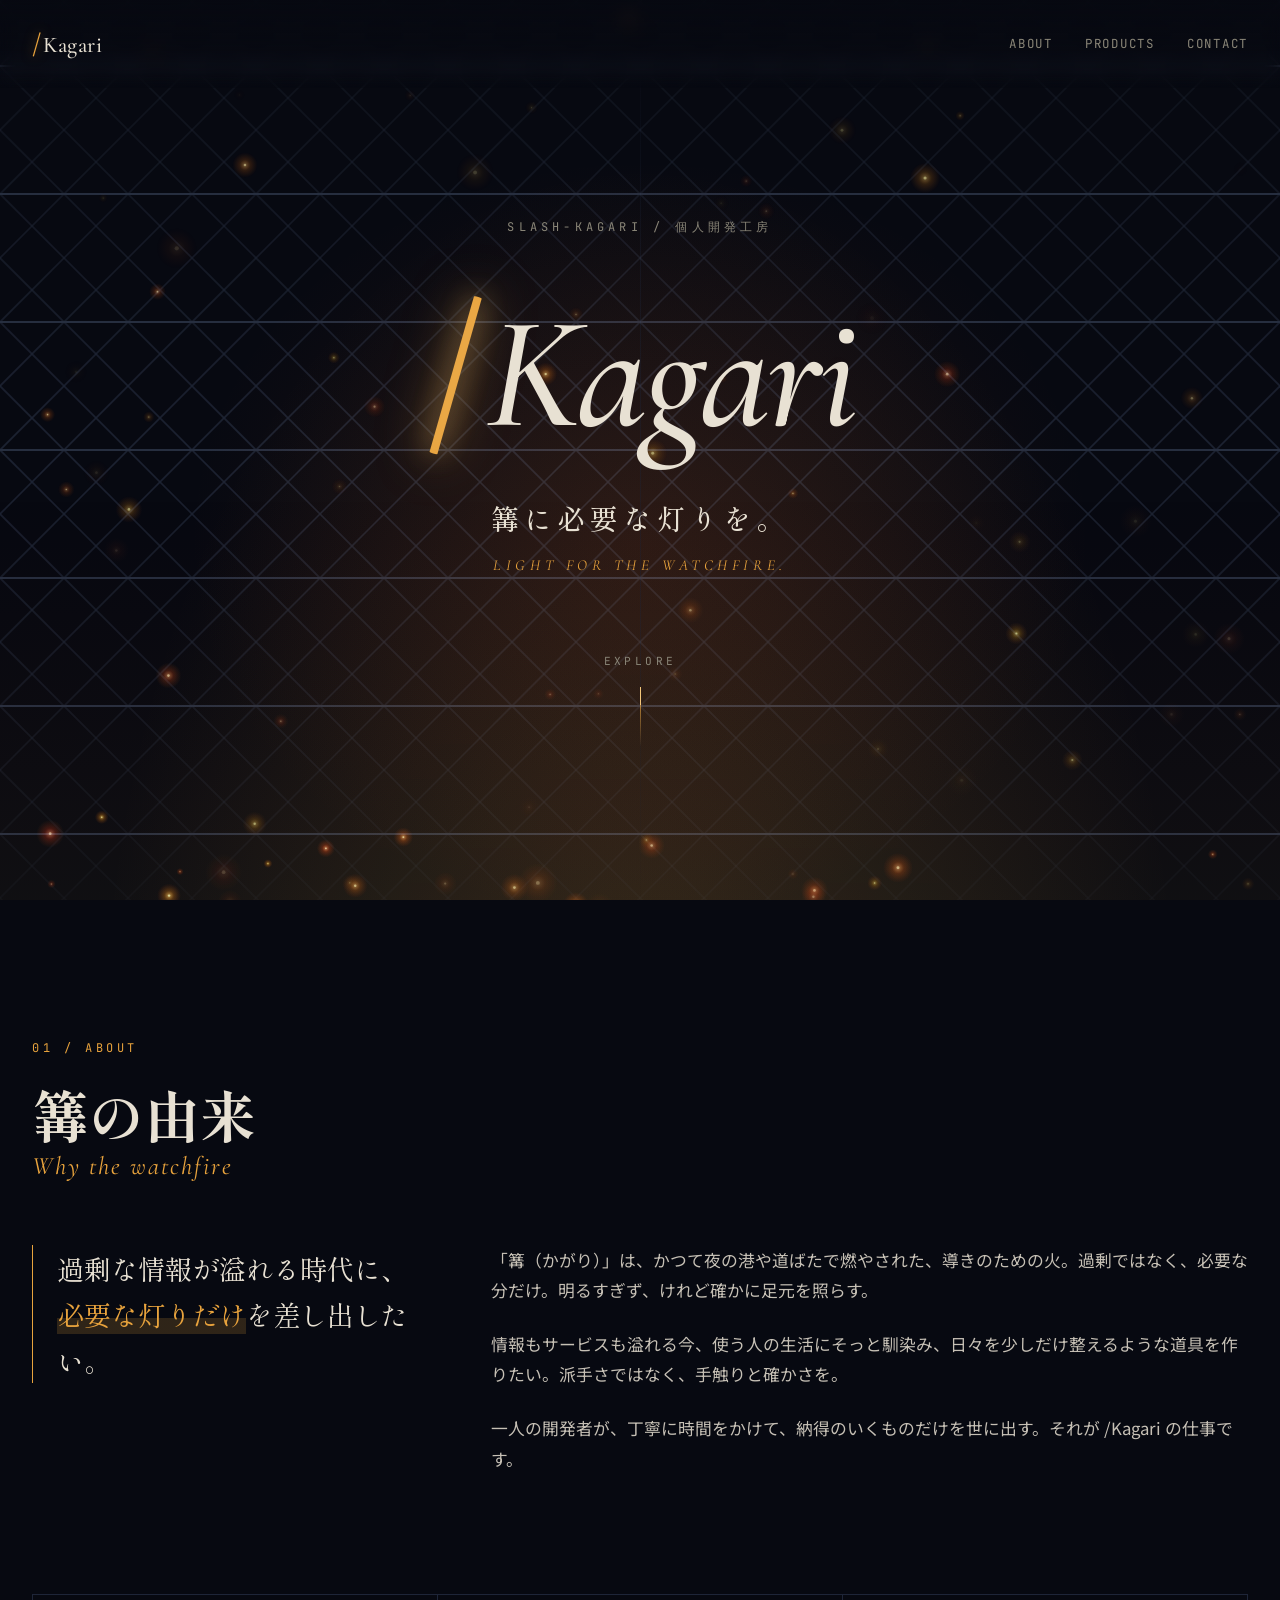
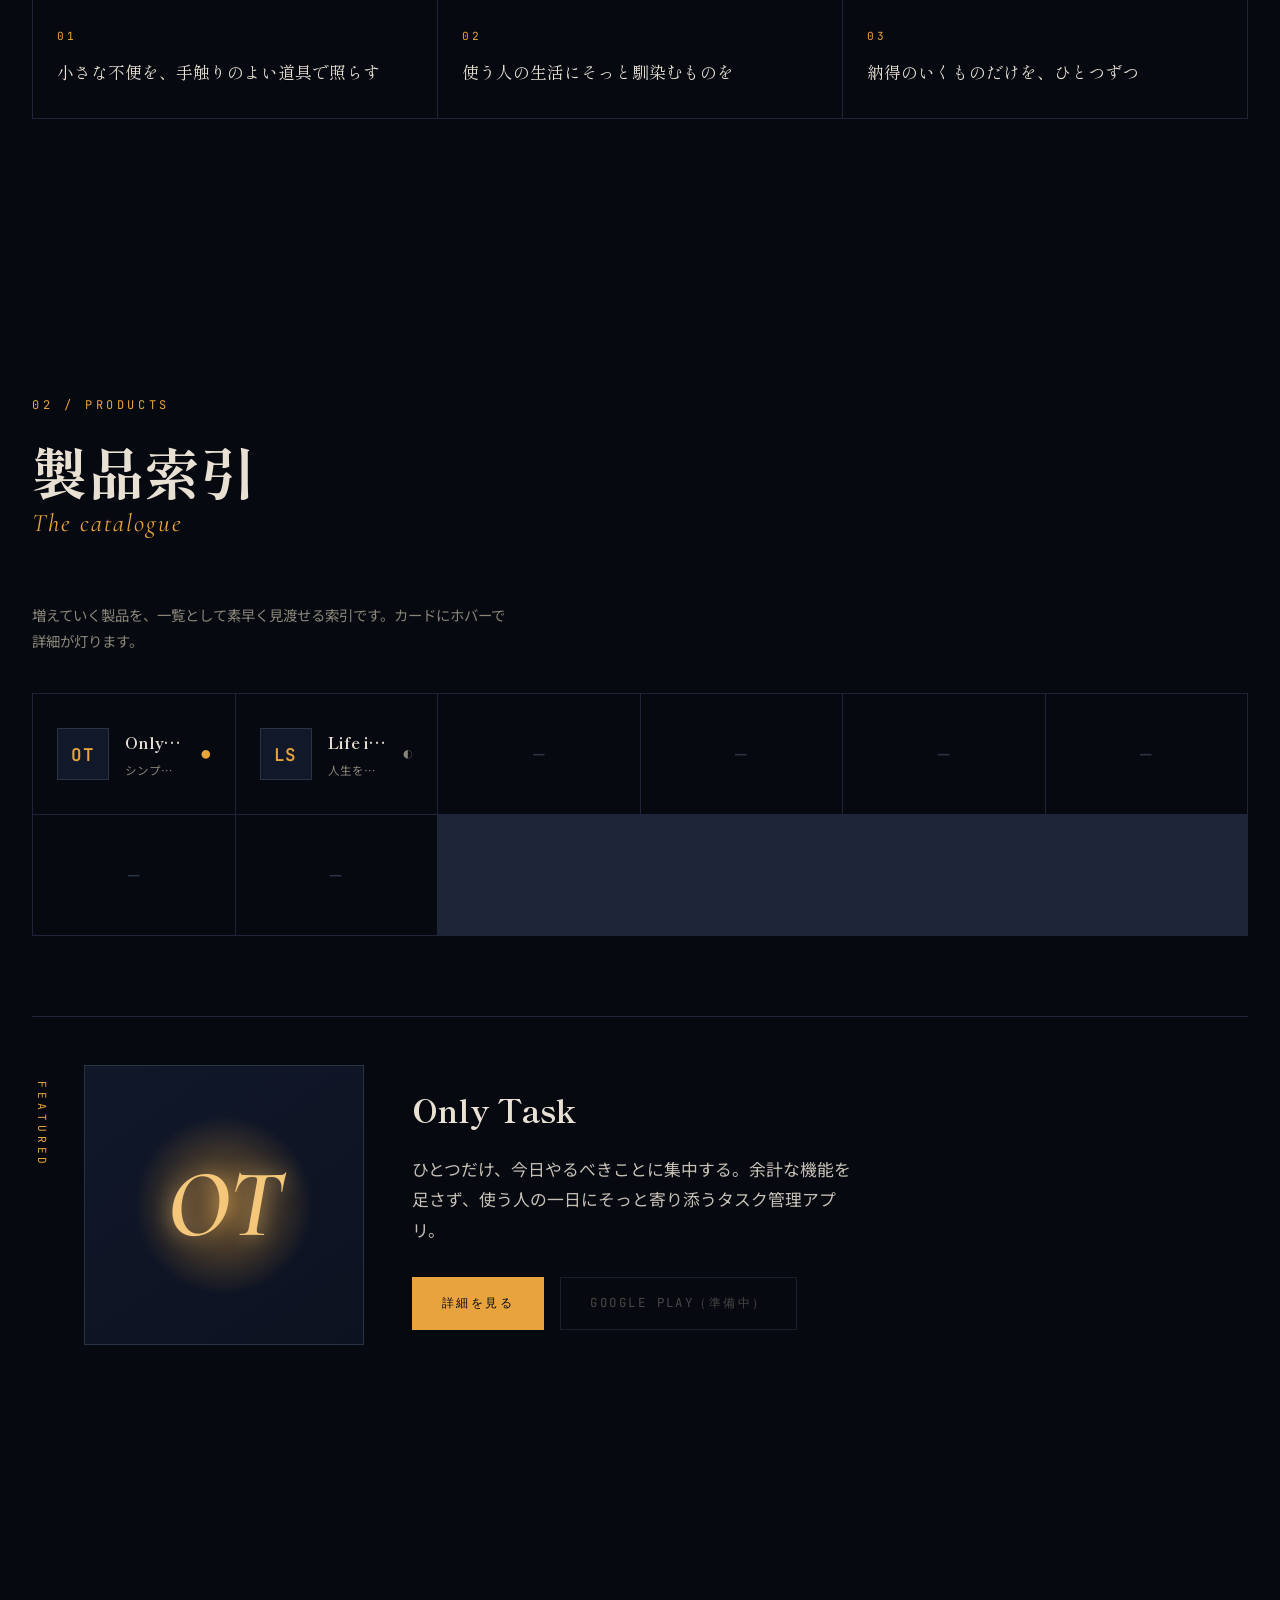
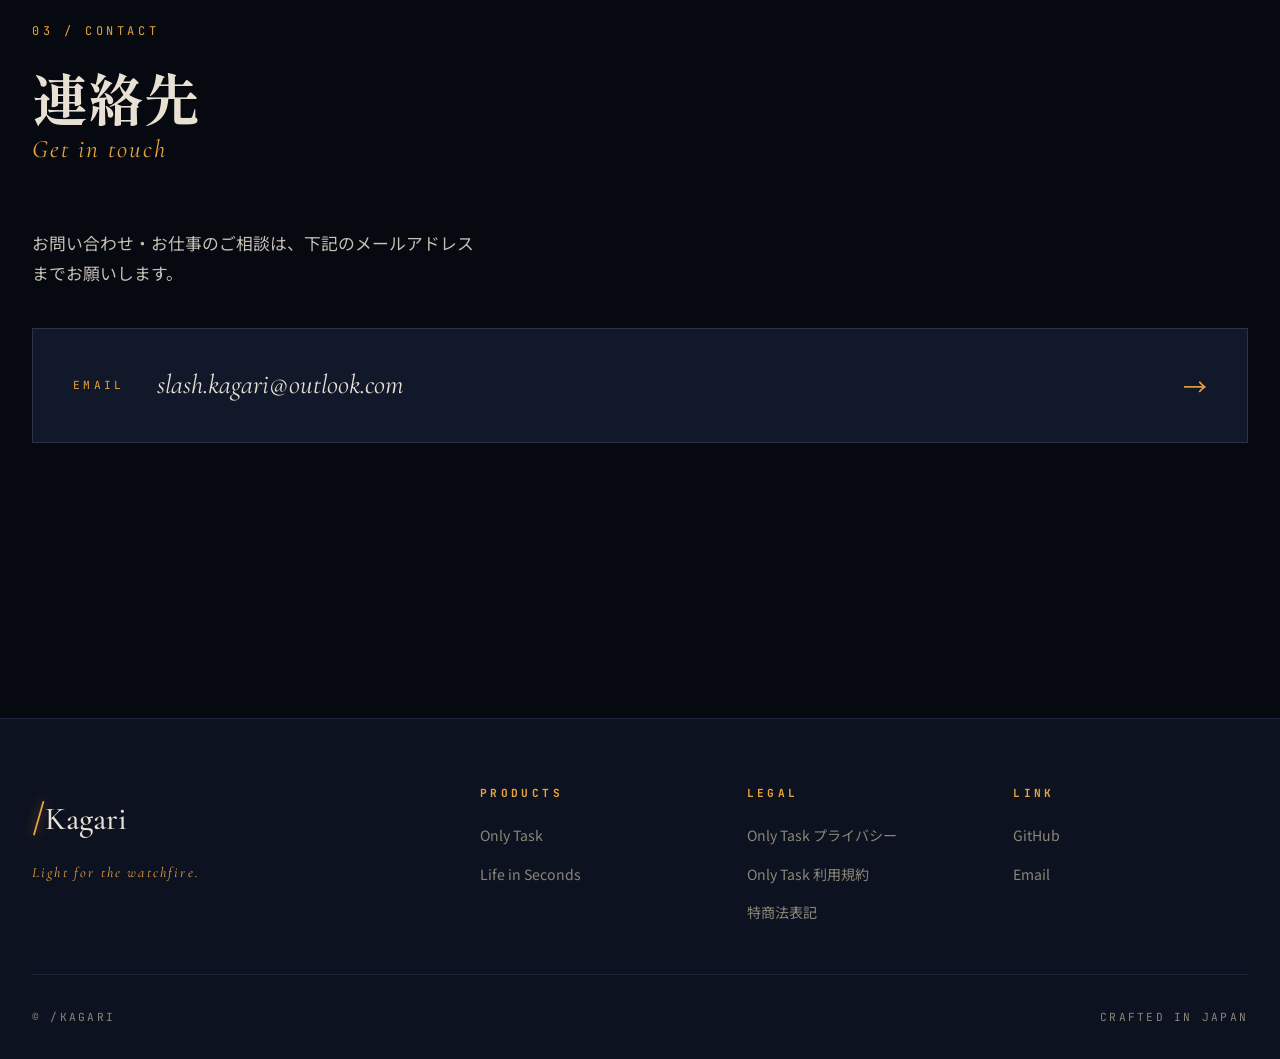
==== index.html @ 3cb2e597 "feat: initial site with kagari lattice hero and product index" ====
<!--
  /Kagari 公式サイト トップページ
  役割: ヒーロー / About / Products 一覧 / Contact を1ページに集約
-->
<!DOCTYPE html>
<html lang="ja">
<head>
<meta charset="UTF-8" />
<meta name="viewport" content="width=device-width, initial-scale=1" />
<title>/Kagari — 篝に必要な灯りを。</title>
<meta name="description" content="/Kagari（スラッシュ・カガリ）— 過剰な情報の時代に、必要な灯りだけを。個人開発者の屋号。" />
<meta property="og:title" content="/Kagari — 篝に必要な灯りを。" />
<meta property="og:description" content="Light for the watchfire. 個人開発者 /Kagari の公式サイト。" />
<meta property="og:type" content="website" />
<link rel="preconnect" href="https://fonts.googleapis.com" />
<link rel="preconnect" href="https://fonts.gstatic.com" crossorigin />
<link href="https://fonts.googleapis.com/css2?family=Shippori+Mincho:wght@500;700;900&family=Noto+Sans+JP:wght@300;400;600&family=Cormorant+Garamond:ital,wght@0,400;0,600;1,400&family=JetBrains+Mono:wght@400;600&display=swap" rel="stylesheet" />
<link rel="stylesheet" href="assets/css/style.css" />
</head>
<body>

<!-- ========== ナビゲーション ========== -->
<nav class="nav" aria-label="Main navigation">
  <a href="#top" class="nav__brand" aria-label="Slash-Kagari home">
    <span class="brand__slash">/</span><span class="brand__name">Kagari</span>
  </a>
  <ul class="nav__menu">
    <li><a href="#about">About</a></li>
    <li><a href="#products">Products</a></li>
    <li><a href="#contact">Contact</a></li>
  </ul>
</nav>

<!-- ========== ヒーロー: 篝の格子 + 火の粉 ========== -->
<section id="top" class="hero" aria-labelledby="hero-heading">
  <!-- 篝籠の格子パターン(SVG)と火の粉(canvas)を重ねる -->
  <canvas id="ember-canvas" class="hero__canvas" aria-hidden="true"></canvas>
  <svg class="hero__lattice" viewBox="0 0 800 800" preserveAspectRatio="xMidYMid slice" aria-hidden="true">
    <defs>
      <radialGradient id="lattice-fade" cx="50%" cy="50%" r="60%">
        <stop offset="0%" stop-color="#2A3445" stop-opacity="0.9" />
        <stop offset="100%" stop-color="#2A3445" stop-opacity="0" />
      </radialGradient>
      <filter id="glow" x="-50%" y="-50%" width="200%" height="200%">
        <feGaussianBlur stdDeviation="3" result="b" />
        <feMerge><feMergeNode in="b"/><feMergeNode in="SourceGraphic"/></feMerge>
      </filter>
    </defs>
    <g id="lattice-group" stroke="url(#lattice-fade)" stroke-width="1" fill="none"></g>
  </svg>

  <!-- カーソル追従の暖色グロー -->
  <div class="hero__cursor-glow" aria-hidden="true"></div>

  <div class="hero__content">
    <div class="hero__eyebrow">Slash-Kagari / 個人開発工房</div>
    <h1 id="hero-heading" class="hero__title">
      <span class="hero__slash" data-text="/">/</span><span class="hero__kagari">Kagari</span>
    </h1>
    <p class="hero__tag-ja">篝に必要な灯りを。</p>
    <p class="hero__tag-en">Light for the watchfire.</p>
    <a href="#products" class="hero__scroll">
      <span>Explore</span>
      <span class="hero__scroll-line" aria-hidden="true"></span>
    </a>
  </div>
</section>

<!-- ========== About: 開発者の考え ========== -->
<section id="about" class="about" aria-labelledby="about-heading">
  <div class="section__index">01 / ABOUT</div>
  <h2 id="about-heading" class="section__title">
    <span class="title__jp">篝の由来</span>
    <span class="title__en">Why the watchfire</span>
  </h2>
  <div class="about__grid">
    <div class="about__lead">
      <p>過剰な情報が溢れる時代に、<em>必要な灯りだけ</em>を差し出したい。</p>
    </div>
    <div class="about__body">
      <p>「篝（かがり）」は、かつて夜の港や道ばたで燃やされた、導きのための火。過剰ではなく、必要な分だけ。明るすぎず、けれど確かに足元を照らす。</p>
      <p>情報もサービスも溢れる今、使う人の生活にそっと馴染み、日々を少しだけ整えるような道具を作りたい。派手さではなく、手触りと確かさを。</p>
      <p>一人の開発者が、丁寧に時間をかけて、納得のいくものだけを世に出す。それが /Kagari の仕事です。</p>
    </div>
    <ul class="about__principles" aria-label="開発の原点">
      <li><span>01</span>小さな不便を、手触りのよい道具で照らす</li>
      <li><span>02</span>使う人の生活にそっと馴染むものを</li>
      <li><span>03</span>納得のいくものだけを、ひとつずつ</li>
    </ul>
  </div>
</section>

<!-- ========== Products: 索引型の一覧 ========== -->
<section id="products" class="products" aria-labelledby="products-heading">
  <div class="section__index">02 / PRODUCTS</div>
  <h2 id="products-heading" class="section__title">
    <span class="title__jp">製品索引</span>
    <span class="title__en">The catalogue</span>
  </h2>
  <p class="products__note">増えていく製品を、一覧として素早く見渡せる索引です。カードにホバーで詳細が灯ります。</p>

  <!-- 索引グリッド: 増えても見やすい密度を維持 -->
  <ul class="products__grid" role="list">
    <li class="product-cell" data-status="released">
      <a href="products/only-task.html" class="product-cell__link">
        <div class="product-cell__icon" aria-hidden="true">
          <span class="product-cell__mono">OT</span>
        </div>
        <div class="product-cell__meta">
          <span class="product-cell__name">Only Task</span>
          <span class="product-cell__tag">シンプルなタスク管理</span>
        </div>
        <span class="product-cell__status" aria-label="公開中">●</span>
      </a>
    </li>

    <li class="product-cell" data-status="developing">
      <a href="products/life-in-seconds.html" class="product-cell__link">
        <div class="product-cell__icon" aria-hidden="true">
          <span class="product-cell__mono">LS</span>
        </div>
        <div class="product-cell__meta">
          <span class="product-cell__name">Life in Seconds</span>
          <span class="product-cell__tag">人生を秒数で可視化</span>
        </div>
        <span class="product-cell__status" aria-label="開発中">◐</span>
      </a>
    </li>

    <!-- 今後のプロダクト用プレースホルダー -->
    <li class="product-cell product-cell--placeholder" aria-hidden="true"><div class="product-cell__empty">—</div></li>
    <li class="product-cell product-cell--placeholder" aria-hidden="true"><div class="product-cell__empty">—</div></li>
    <li class="product-cell product-cell--placeholder" aria-hidden="true"><div class="product-cell__empty">—</div></li>
    <li class="product-cell product-cell--placeholder" aria-hidden="true"><div class="product-cell__empty">—</div></li>
    <li class="product-cell product-cell--placeholder" aria-hidden="true"><div class="product-cell__empty">—</div></li>
    <li class="product-cell product-cell--placeholder" aria-hidden="true"><div class="product-cell__empty">—</div></li>
  </ul>

  <!-- 注目製品(エディトリアル枠) -->
  <div class="products__feature">
    <div class="feature__label">FEATURED</div>
    <div class="feature__card">
      <div class="feature__visual" aria-hidden="true">
        <div class="feature__pulse"></div>
        <span class="feature__mono">OT</span>
      </div>
      <div class="feature__text">
        <h3>Only Task</h3>
        <p>ひとつだけ、今日やるべきことに集中する。余計な機能を足さず、使う人の一日にそっと寄り添うタスク管理アプリ。</p>
        <div class="feature__actions">
          <a class="btn btn--primary" href="products/only-task.html">詳細を見る</a>
          <a class="btn btn--ghost" href="#" aria-disabled="true">Google Play（準備中）</a>
        </div>
      </div>
    </div>
  </div>
</section>

<!-- ========== Contact ========== -->
<section id="contact" class="contact" aria-labelledby="contact-heading">
  <div class="section__index">03 / CONTACT</div>
  <h2 id="contact-heading" class="section__title">
    <span class="title__jp">連絡先</span>
    <span class="title__en">Get in touch</span>
  </h2>
  <div class="contact__grid">
    <p class="contact__lead">お問い合わせ・お仕事のご相談は、下記のメールアドレスまでお願いします。</p>
    <a class="contact__email" href="mailto:slash.kagari@outlook.com">
      <span class="contact__email-label">EMAIL</span>
      <span class="contact__email-addr">slash.kagari@outlook.com</span>
      <span class="contact__email-arrow" aria-hidden="true">→</span>
    </a>
  </div>
</section>

<!-- ========== フッター ========== -->
<footer class="footer">
  <div class="footer__top">
    <div class="footer__brand">
      <span class="brand__slash">/</span><span class="brand__name">Kagari</span>
      <p class="footer__tag">Light for the watchfire.</p>
    </div>
    <nav class="footer__nav" aria-label="Footer">
      <div>
        <h4>Products</h4>
        <ul>
          <li><a href="products/only-task.html">Only Task</a></li>
          <li><a href="products/life-in-seconds.html">Life in Seconds</a></li>
        </ul>
      </div>
      <div>
        <h4>Legal</h4>
        <ul>
          <li><a href="legal/only-task-privacy.html">Only Task プライバシー</a></li>
          <li><a href="legal/only-task-terms.html">Only Task 利用規約</a></li>
          <li><a href="legal/only-task-tokushoho.html">特商法表記</a></li>
        </ul>
      </div>
      <div>
        <h4>Link</h4>
        <ul>
          <li><a href="https://github.com/Slash-Kagari" target="_blank" rel="noopener">GitHub</a></li>
          <li><a href="mailto:slash.kagari@outlook.com">Email</a></li>
        </ul>
      </div>
    </nav>
  </div>
  <div class="footer__bottom">
    <span>© /Kagari</span>
    <span class="footer__meta">Crafted in Japan</span>
  </div>
</footer>

<script src="assets/js/main.js" defer></script>
</body>
</html>
---- assets/css/style.css ----
/* ========================================================================
   /Kagari — 公式サイト スタイル
   役割: 篝籠の格子 × デジタルの精密さ × 燠火のアクセント
   ======================================================================== */

/* ---------- デザイントークン ---------- */
:root {
  /* 色: 墨紺ベースに琥珀・朱・金 */
  --c-bg:        #070911;
  --c-bg-2:      #0D1220;
  --c-surface:   #11182A;
  --c-ink:       #E8E1D3;
  --c-ink-dim:   #8A8678;
  --c-line:      #1E2538;
  --c-line-2:    #2A3445;
  --c-ember:     #E8A33D;
  --c-flame:     #C84A1F;
  --c-gold:      #F4C77A;
  --c-red:       #9B2A1A;

  /* タイポ */
  --f-jp-serif:  "Shippori Mincho", "Noto Serif JP", serif;
  --f-jp-sans:   "Noto Sans JP", system-ui, sans-serif;
  --f-en-serif:  "Cormorant Garamond", "Times New Roman", serif;
  --f-mono:      "JetBrains Mono", ui-monospace, monospace;

  --t-hero:      clamp(4rem, 2rem + 10vw, 11rem);
  --t-h2:        clamp(2rem, 1.2rem + 3vw, 3.5rem);
  --t-body:      clamp(0.95rem, 0.88rem + 0.3vw, 1.05rem);

  /* 余白 */
  --sp-section:  clamp(5rem, 3rem + 7vw, 10rem);

  /* 動き */
  --e-out:       cubic-bezier(0.16, 1, 0.3, 1);
  --d-slow:      1200ms;
  --d-med:       600ms;
  --d-fast:      240ms;
}

/* ---------- リセット ---------- */
*, *::before, *::after { box-sizing: border-box; margin: 0; padding: 0; }
html { scroll-behavior: smooth; }
body {
  background: var(--c-bg);
  color: var(--c-ink);
  font-family: var(--f-jp-sans);
  font-size: var(--t-body);
  line-height: 1.8;
  overflow-x: hidden;
  -webkit-font-smoothing: antialiased;
}
img { max-width: 100%; display: block; }
a { color: inherit; text-decoration: none; }
ul { list-style: none; }
button { font: inherit; cursor: pointer; border: 0; background: none; color: inherit; }

/* 和の縦ラインで全体を引き締める */
body::before {
  content: "";
  position: fixed;
  top: 0; bottom: 0;
  left: 50%;
  width: 1px;
  background: linear-gradient(to bottom, transparent, var(--c-line) 30%, var(--c-line) 70%, transparent);
  opacity: 0.35;
  pointer-events: none;
  z-index: 1;
}

/* ---------- ナビ ---------- */
.nav {
  position: fixed;
  top: 0; left: 0; right: 0;
  display: flex;
  justify-content: space-between;
  align-items: center;
  padding: 1.25rem 2rem;
  z-index: 100;
  mix-blend-mode: normal;
  background: linear-gradient(to bottom, rgba(7, 9, 17, 0.8), transparent);
  backdrop-filter: blur(8px);
  -webkit-backdrop-filter: blur(8px);
}
.nav__brand {
  font-family: var(--f-en-serif);
  font-size: 1.4rem;
  letter-spacing: 0.02em;
  display: flex;
  align-items: baseline;
  gap: 0.05em;
}
.brand__slash {
  color: var(--c-ember);
  font-weight: 600;
  font-size: 1.2em;
  text-shadow: 0 0 12px rgba(232, 163, 61, 0.6);
}
.brand__name { color: var(--c-ink); font-weight: 500; }
.nav__menu {
  display: flex;
  gap: 2rem;
  font-family: var(--f-mono);
  font-size: 0.78rem;
  letter-spacing: 0.14em;
  text-transform: uppercase;
}
.nav__menu a {
  color: var(--c-ink-dim);
  transition: color var(--d-fast) var(--e-out);
  position: relative;
}
.nav__menu a:hover { color: var(--c-gold); }
.nav__menu a::after {
  content: "";
  position: absolute;
  left: 0; bottom: -4px;
  width: 0;
  height: 1px;
  background: var(--c-ember);
  transition: width var(--d-med) var(--e-out);
}
.nav__menu a:hover::after { width: 100%; }

@media (max-width: 640px) {
  .nav { padding: 1rem 1.25rem; }
  .nav__menu { gap: 1rem; font-size: 0.7rem; }
}

/* ========================================================================
   HERO: 篝籠の格子 + 火の粉 + 大きなロゴ
   ======================================================================== */
.hero {
  position: relative;
  min-height: 100vh;
  display: flex;
  align-items: center;
  justify-content: center;
  overflow: hidden;
  padding: 8rem 2rem 4rem;
  background:
    radial-gradient(ellipse at 50% 60%, rgba(200, 74, 31, 0.12), transparent 50%),
    radial-gradient(ellipse at 50% 120%, rgba(232, 163, 61, 0.18), transparent 60%),
    var(--c-bg);
}

/* 火の粉 canvas */
.hero__canvas {
  position: absolute; inset: 0;
  width: 100%; height: 100%;
  z-index: 1;
  opacity: 0.9;
}

/* 篝籠の格子 SVG */
.hero__lattice {
  position: absolute; inset: 0;
  width: 100%; height: 100%;
  z-index: 2;
  opacity: 0.55;
  mix-blend-mode: screen;
}

/* カーソル追従グロー */
.hero__cursor-glow {
  position: absolute;
  width: 420px; height: 420px;
  border-radius: 50%;
  background: radial-gradient(circle, rgba(244, 199, 122, 0.25), rgba(232, 163, 61, 0.08) 40%, transparent 70%);
  pointer-events: none;
  transform: translate(-50%, -50%);
  left: 50%; top: 50%;
  z-index: 3;
  mix-blend-mode: screen;
  transition: opacity 300ms var(--e-out);
  opacity: 0;
}
.hero:hover .hero__cursor-glow { opacity: 1; }

/* Hero 本体 */
.hero__content {
  position: relative;
  z-index: 10;
  text-align: center;
  max-width: 1100px;
}
.hero__eyebrow {
  font-family: var(--f-mono);
  font-size: 0.75rem;
  letter-spacing: 0.35em;
  color: var(--c-ink-dim);
  text-transform: uppercase;
  margin-bottom: 3rem;
  opacity: 0;
  animation: fadeInUp 1.2s 0.2s var(--e-out) forwards;
}
.hero__title {
  font-family: var(--f-en-serif);
  font-size: var(--t-hero);
  font-weight: 500;
  line-height: 0.95;
  letter-spacing: -0.02em;
  display: flex;
  justify-content: center;
  align-items: baseline;
  gap: 0.02em;
  margin-bottom: 2.5rem;
}
.hero__slash {
  color: var(--c-ember);
  font-weight: 600;
  font-size: 1.1em;
  position: relative;
  animation: slashPulse 3.5s ease-in-out infinite;
  filter: drop-shadow(0 0 24px rgba(232, 163, 61, 0.65));
}
.hero__slash::before {
  content: attr(data-text);
  position: absolute;
  inset: 0;
  color: var(--c-gold);
  filter: blur(14px);
  opacity: 0.6;
  animation: slashFlicker 4.2s ease-in-out infinite;
}
.hero__kagari {
  color: var(--c-ink);
  font-style: italic;
  opacity: 0;
  animation: fadeInUp 1.4s 0.6s var(--e-out) forwards;
}
@keyframes slashPulse {
  0%, 100% { transform: translateY(0); filter: drop-shadow(0 0 24px rgba(232, 163, 61, 0.65)); }
  50%      { transform: translateY(-2px); filter: drop-shadow(0 0 38px rgba(244, 199, 122, 0.9)); }
}
@keyframes slashFlicker {
  0%, 100% { opacity: 0.5; transform: scale(1); }
  30%      { opacity: 0.8; transform: scale(1.08); }
  55%      { opacity: 0.35; transform: scale(0.97); }
  75%      { opacity: 0.7; transform: scale(1.05); }
}
@keyframes fadeInUp {
  from { opacity: 0; transform: translateY(20px); }
  to   { opacity: 1; transform: translateY(0); }
}

.hero__tag-ja {
  font-family: var(--f-jp-serif);
  font-size: clamp(1.25rem, 0.8rem + 1.2vw, 1.9rem);
  font-weight: 500;
  letter-spacing: 0.18em;
  color: var(--c-ink);
  margin-bottom: 0.5rem;
  opacity: 0;
  animation: fadeInUp 1.2s 1s var(--e-out) forwards;
}
.hero__tag-en {
  font-family: var(--f-en-serif);
  font-style: italic;
  font-size: 0.95rem;
  letter-spacing: 0.3em;
  color: var(--c-ember);
  text-transform: uppercase;
  margin-bottom: 4rem;
  opacity: 0;
  animation: fadeInUp 1.2s 1.3s var(--e-out) forwards;
}

.hero__scroll {
  display: inline-flex;
  flex-direction: column;
  align-items: center;
  gap: 1rem;
  font-family: var(--f-mono);
  font-size: 0.7rem;
  letter-spacing: 0.3em;
  color: var(--c-ink-dim);
  text-transform: uppercase;
  opacity: 0;
  animation: fadeInUp 1.2s 1.6s var(--e-out) forwards;
}
.hero__scroll-line {
  width: 1px; height: 60px;
  background: linear-gradient(to bottom, var(--c-ember), transparent);
  position: relative;
  overflow: hidden;
}
.hero__scroll-line::after {
  content: "";
  position: absolute;
  top: 0; left: 0;
  width: 100%; height: 30%;
  background: var(--c-gold);
  animation: scrollDot 2s ease-in-out infinite;
}
@keyframes scrollDot {
  0%   { top: -30%; opacity: 0; }
  20%  { opacity: 1; }
  80%  { opacity: 1; }
  100% { top: 110%; opacity: 0; }
}

/* ========================================================================
   セクション共通
   ======================================================================== */
section:not(.hero) {
  position: relative;
  padding: var(--sp-section) 2rem;
  max-width: 1280px;
  margin: 0 auto;
  z-index: 5;
}
.section__index {
  font-family: var(--f-mono);
  font-size: 0.75rem;
  letter-spacing: 0.3em;
  color: var(--c-ember);
  text-transform: uppercase;
  margin-bottom: 1.5rem;
}
.section__title {
  font-family: var(--f-jp-serif);
  font-size: var(--t-h2);
  font-weight: 700;
  line-height: 1.1;
  margin-bottom: 4rem;
  display: flex;
  flex-direction: column;
  gap: 0.5rem;
}
.title__jp { color: var(--c-ink); }
.title__en {
  font-family: var(--f-en-serif);
  font-style: italic;
  font-weight: 400;
  font-size: 0.45em;
  color: var(--c-ember);
  letter-spacing: 0.08em;
}

/* 上から現れるリビール */
.reveal {
  opacity: 0;
  transform: translateY(28px);
  transition: opacity 900ms var(--e-out), transform 900ms var(--e-out);
}
.reveal.is-visible {
  opacity: 1;
  transform: translateY(0);
}

/* ========================================================================
   ABOUT
   ======================================================================== */
.about__grid {
  display: grid;
  grid-template-columns: 1fr 2fr;
  gap: 4rem 5rem;
  align-items: start;
}
.about__lead {
  font-family: var(--f-jp-serif);
  font-size: clamp(1.3rem, 0.9rem + 1vw, 1.8rem);
  line-height: 1.7;
  color: var(--c-ink);
  border-left: 1px solid var(--c-ember);
  padding-left: 1.5rem;
}
.about__lead em {
  color: var(--c-ember);
  font-style: normal;
  background: linear-gradient(transparent 60%, rgba(232, 163, 61, 0.18) 60%);
}
.about__body p {
  margin-bottom: 1.5rem;
  color: var(--c-ink);
  opacity: 0.85;
}
.about__principles {
  grid-column: 1 / -1;
  display: grid;
  grid-template-columns: repeat(3, 1fr);
  gap: 1px;
  background: var(--c-line);
  border: 1px solid var(--c-line);
  margin-top: 2rem;
}
.about__principles li {
  background: var(--c-bg);
  padding: 2rem 1.5rem;
  font-family: var(--f-jp-serif);
  font-size: 1.05rem;
  line-height: 1.7;
  position: relative;
  transition: background 300ms var(--e-out);
}
.about__principles li:hover { background: var(--c-bg-2); }
.about__principles li span {
  display: block;
  font-family: var(--f-mono);
  font-size: 0.7rem;
  letter-spacing: 0.3em;
  color: var(--c-ember);
  margin-bottom: 0.75rem;
}
@media (max-width: 860px) {
  .about__grid { grid-template-columns: 1fr; gap: 2.5rem; }
  .about__principles { grid-template-columns: 1fr; }
}

/* ========================================================================
   PRODUCTS — 索引型グリッド
   ======================================================================== */
.products__note {
  color: var(--c-ink-dim);
  margin-bottom: 2.5rem;
  font-size: 0.9rem;
  max-width: 60ch;
}

/* 密なグリッド: 増えても1画面に収まる */
.products__grid {
  display: grid;
  grid-template-columns: repeat(auto-fill, minmax(180px, 1fr));
  gap: 1px;
  background: var(--c-line);
  border: 1px solid var(--c-line);
  margin-bottom: 5rem;
}
.product-cell {
  background: var(--c-bg);
  position: relative;
  transition: background 400ms var(--e-out), transform 400ms var(--e-out);
}
.product-cell--placeholder {
  background: var(--c-bg);
  min-height: 120px;
  display: flex;
  align-items: center;
  justify-content: center;
}
.product-cell__empty {
  color: var(--c-line-2);
  font-family: var(--f-mono);
  font-size: 1.2rem;
}
.product-cell__link {
  display: grid;
  grid-template-columns: auto 1fr auto;
  align-items: center;
  gap: 1rem;
  padding: 1.25rem 1.5rem;
  min-height: 120px;
  position: relative;
  z-index: 2;
}
.product-cell__icon {
  width: 52px; height: 52px;
  border: 1px solid var(--c-line-2);
  display: grid;
  place-items: center;
  background: var(--c-surface);
  transition: border-color 400ms var(--e-out), background 400ms var(--e-out);
}
.product-cell__mono {
  font-family: var(--f-mono);
  font-size: 1.1rem;
  font-weight: 600;
  color: var(--c-ember);
  letter-spacing: 0.05em;
}
.product-cell__meta {
  display: flex;
  flex-direction: column;
  gap: 0.2rem;
  min-width: 0;
}
.product-cell__name {
  font-family: var(--f-jp-serif);
  font-size: 1rem;
  font-weight: 700;
  color: var(--c-ink);
  white-space: nowrap;
  overflow: hidden;
  text-overflow: ellipsis;
}
.product-cell__tag {
  font-size: 0.72rem;
  color: var(--c-ink-dim);
  font-family: var(--f-jp-sans);
  white-space: nowrap;
  overflow: hidden;
  text-overflow: ellipsis;
}
.product-cell__status {
  font-size: 0.6rem;
  color: var(--c-ember);
  letter-spacing: 0;
}
.product-cell[data-status="developing"] .product-cell__status { color: var(--c-ink-dim); }

/* ホバー時の燠火 */
.product-cell:hover {
  background: var(--c-bg-2);
  z-index: 3;
  transform: scale(1.02);
  box-shadow:
    0 0 0 1px var(--c-ember),
    0 0 40px rgba(232, 163, 61, 0.4),
    0 0 80px rgba(200, 74, 31, 0.15);
}
.product-cell:hover .product-cell__icon {
  border-color: var(--c-ember);
  background: rgba(232, 163, 61, 0.08);
}
.product-cell:hover .product-cell__mono {
  color: var(--c-gold);
  text-shadow: 0 0 12px rgba(244, 199, 122, 0.6);
}

/* 注目製品 */
.products__feature {
  display: grid;
  grid-template-columns: auto 1fr;
  gap: 2rem;
  align-items: center;
  padding-top: 3rem;
  border-top: 1px solid var(--c-line);
}
.feature__label {
  writing-mode: vertical-rl;
  font-family: var(--f-mono);
  font-size: 0.7rem;
  letter-spacing: 0.35em;
  color: var(--c-ember);
  align-self: start;
  padding-top: 1rem;
}
.feature__card {
  display: grid;
  grid-template-columns: 280px 1fr;
  gap: 3rem;
  align-items: center;
}
.feature__visual {
  position: relative;
  width: 280px; height: 280px;
  background: linear-gradient(145deg, var(--c-surface), var(--c-bg-2));
  border: 1px solid var(--c-line-2);
  display: grid;
  place-items: center;
  overflow: hidden;
}
.feature__pulse {
  position: absolute;
  width: 180px; height: 180px;
  border-radius: 50%;
  background: radial-gradient(circle, rgba(232, 163, 61, 0.5), transparent 70%);
  animation: firePulse 3s ease-in-out infinite;
}
@keyframes firePulse {
  0%, 100% { transform: scale(0.85); opacity: 0.6; }
  50%      { transform: scale(1.1); opacity: 0.9; }
}
.feature__mono {
  position: relative;
  font-family: var(--f-en-serif);
  font-size: 6rem;
  font-weight: 600;
  color: var(--c-gold);
  font-style: italic;
  text-shadow: 0 0 20px rgba(244, 199, 122, 0.6);
  z-index: 2;
}
.feature__text h3 {
  font-family: var(--f-jp-serif);
  font-size: 2rem;
  margin-bottom: 1rem;
}
.feature__text p {
  color: var(--c-ink);
  opacity: 0.85;
  margin-bottom: 2rem;
  max-width: 50ch;
}
.feature__actions {
  display: flex;
  gap: 1rem;
  flex-wrap: wrap;
}
.btn {
  display: inline-flex;
  align-items: center;
  gap: 0.5rem;
  padding: 0.9rem 1.8rem;
  font-family: var(--f-mono);
  font-size: 0.78rem;
  letter-spacing: 0.2em;
  text-transform: uppercase;
  border: 1px solid var(--c-line-2);
  transition: all var(--d-fast) var(--e-out);
}
.btn--primary {
  background: var(--c-ember);
  color: var(--c-bg);
  border-color: var(--c-ember);
}
.btn--primary:hover {
  background: var(--c-gold);
  border-color: var(--c-gold);
  box-shadow: 0 0 24px rgba(244, 199, 122, 0.5);
}
.btn--ghost {
  color: var(--c-ink-dim);
}
.btn--ghost[aria-disabled="true"] {
  opacity: 0.5;
  cursor: not-allowed;
}

@media (max-width: 860px) {
  .products__feature { grid-template-columns: 1fr; }
  .feature__label { writing-mode: horizontal-tb; }
  .feature__card { grid-template-columns: 1fr; gap: 2rem; }
  .feature__visual { width: 100%; height: 200px; }
}

/* ========================================================================
   CONTACT
   ======================================================================== */
.contact__grid {
  display: grid;
  gap: 2.5rem;
}
.contact__lead {
  color: var(--c-ink);
  opacity: 0.85;
  max-width: 50ch;
}
.contact__email {
  display: grid;
  grid-template-columns: auto 1fr auto;
  gap: 2rem;
  align-items: center;
  padding: 2rem 2.5rem;
  border: 1px solid var(--c-line-2);
  background: var(--c-surface);
  transition: all var(--d-med) var(--e-out);
}
.contact__email:hover {
  border-color: var(--c-ember);
  background: var(--c-bg-2);
  box-shadow: 0 0 50px rgba(232, 163, 61, 0.25);
}
.contact__email-label {
  font-family: var(--f-mono);
  font-size: 0.7rem;
  letter-spacing: 0.3em;
  color: var(--c-ember);
}
.contact__email-addr {
  font-family: var(--f-en-serif);
  font-size: clamp(1.2rem, 0.9rem + 1vw, 1.8rem);
  font-style: italic;
  color: var(--c-ink);
}
.contact__email-arrow {
  color: var(--c-ember);
  font-size: 1.5rem;
  transition: transform var(--d-fast) var(--e-out);
}
.contact__email:hover .contact__email-arrow { transform: translateX(8px); }

/* ========================================================================
   FOOTER
   ======================================================================== */
.footer {
  margin-top: var(--sp-section);
  padding: 4rem 2rem 2rem;
  border-top: 1px solid var(--c-line);
  background: var(--c-bg-2);
}
.footer__top {
  max-width: 1280px;
  margin: 0 auto;
  display: grid;
  grid-template-columns: 1fr 2fr;
  gap: 4rem;
  padding-bottom: 3rem;
}
.footer__brand {
  font-family: var(--f-en-serif);
  font-size: 2rem;
}
.footer__tag {
  margin-top: 0.5rem;
  font-family: var(--f-en-serif);
  font-style: italic;
  font-size: 0.9rem;
  color: var(--c-ember);
  letter-spacing: 0.15em;
}
.footer__nav {
  display: grid;
  grid-template-columns: repeat(3, 1fr);
  gap: 2rem;
}
.footer__nav h4 {
  font-family: var(--f-mono);
  font-size: 0.7rem;
  letter-spacing: 0.3em;
  color: var(--c-ember);
  text-transform: uppercase;
  margin-bottom: 1rem;
}
.footer__nav ul { display: flex; flex-direction: column; gap: 0.5rem; }
.footer__nav a {
  color: var(--c-ink-dim);
  font-size: 0.88rem;
  transition: color var(--d-fast) var(--e-out);
}
.footer__nav a:hover { color: var(--c-gold); }
.footer__bottom {
  max-width: 1280px;
  margin: 0 auto;
  padding-top: 2rem;
  border-top: 1px solid var(--c-line);
  display: flex;
  justify-content: space-between;
  font-family: var(--f-mono);
  font-size: 0.7rem;
  letter-spacing: 0.2em;
  color: var(--c-ink-dim);
  text-transform: uppercase;
}
@media (max-width: 760px) {
  .footer__top { grid-template-columns: 1fr; }
  .footer__nav { grid-template-columns: repeat(2, 1fr); }
}

/* ========================================================================
   汎用: 詳細ページ・法的ページ
   ======================================================================== */
.page {
  max-width: 780px;
  margin: 0 auto;
  padding: 10rem 2rem 6rem;
  z-index: 5;
  position: relative;
}
.page h1 {
  font-family: var(--f-jp-serif);
  font-size: clamp(2rem, 1.4rem + 2vw, 3rem);
  margin-bottom: 2rem;
  line-height: 1.2;
}
.page h2 {
  font-family: var(--f-jp-serif);
  font-size: 1.4rem;
  margin: 2.5rem 0 1rem;
  color: var(--c-ember);
}
.page p, .page li { margin-bottom: 1rem; opacity: 0.9; }
.page ul, .page ol { padding-left: 1.5rem; margin-bottom: 1.5rem; }
.page a { color: var(--c-gold); text-decoration: underline; }
.page__back {
  display: inline-flex;
  align-items: center;
  gap: 0.5rem;
  font-family: var(--f-mono);
  font-size: 0.75rem;
  letter-spacing: 0.2em;
  color: var(--c-ember);
  text-transform: uppercase;
  margin-bottom: 3rem;
}
.page table {
  width: 100%;
  border-collapse: collapse;
  margin: 1.5rem 0;
  font-size: 0.9rem;
}
.page th, .page td {
  border: 1px solid var(--c-line);
  padding: 0.75rem 1rem;
  text-align: left;
  vertical-align: top;
}
.page th {
  background: var(--c-surface);
  color: var(--c-ember);
  font-family: var(--f-jp-serif);
  width: 30%;
  white-space: nowrap;
}

/* ========================================================================
   モーション削減対応
   ======================================================================== */
@media (prefers-reduced-motion: reduce) {
  *, *::before, *::after {
    animation-duration: 0.01ms !important;
    animation-iteration-count: 1 !important;
    transition-duration: 0.01ms !important;
    scroll-behavior: auto !important;
  }
  .hero__canvas { display: none; }
}
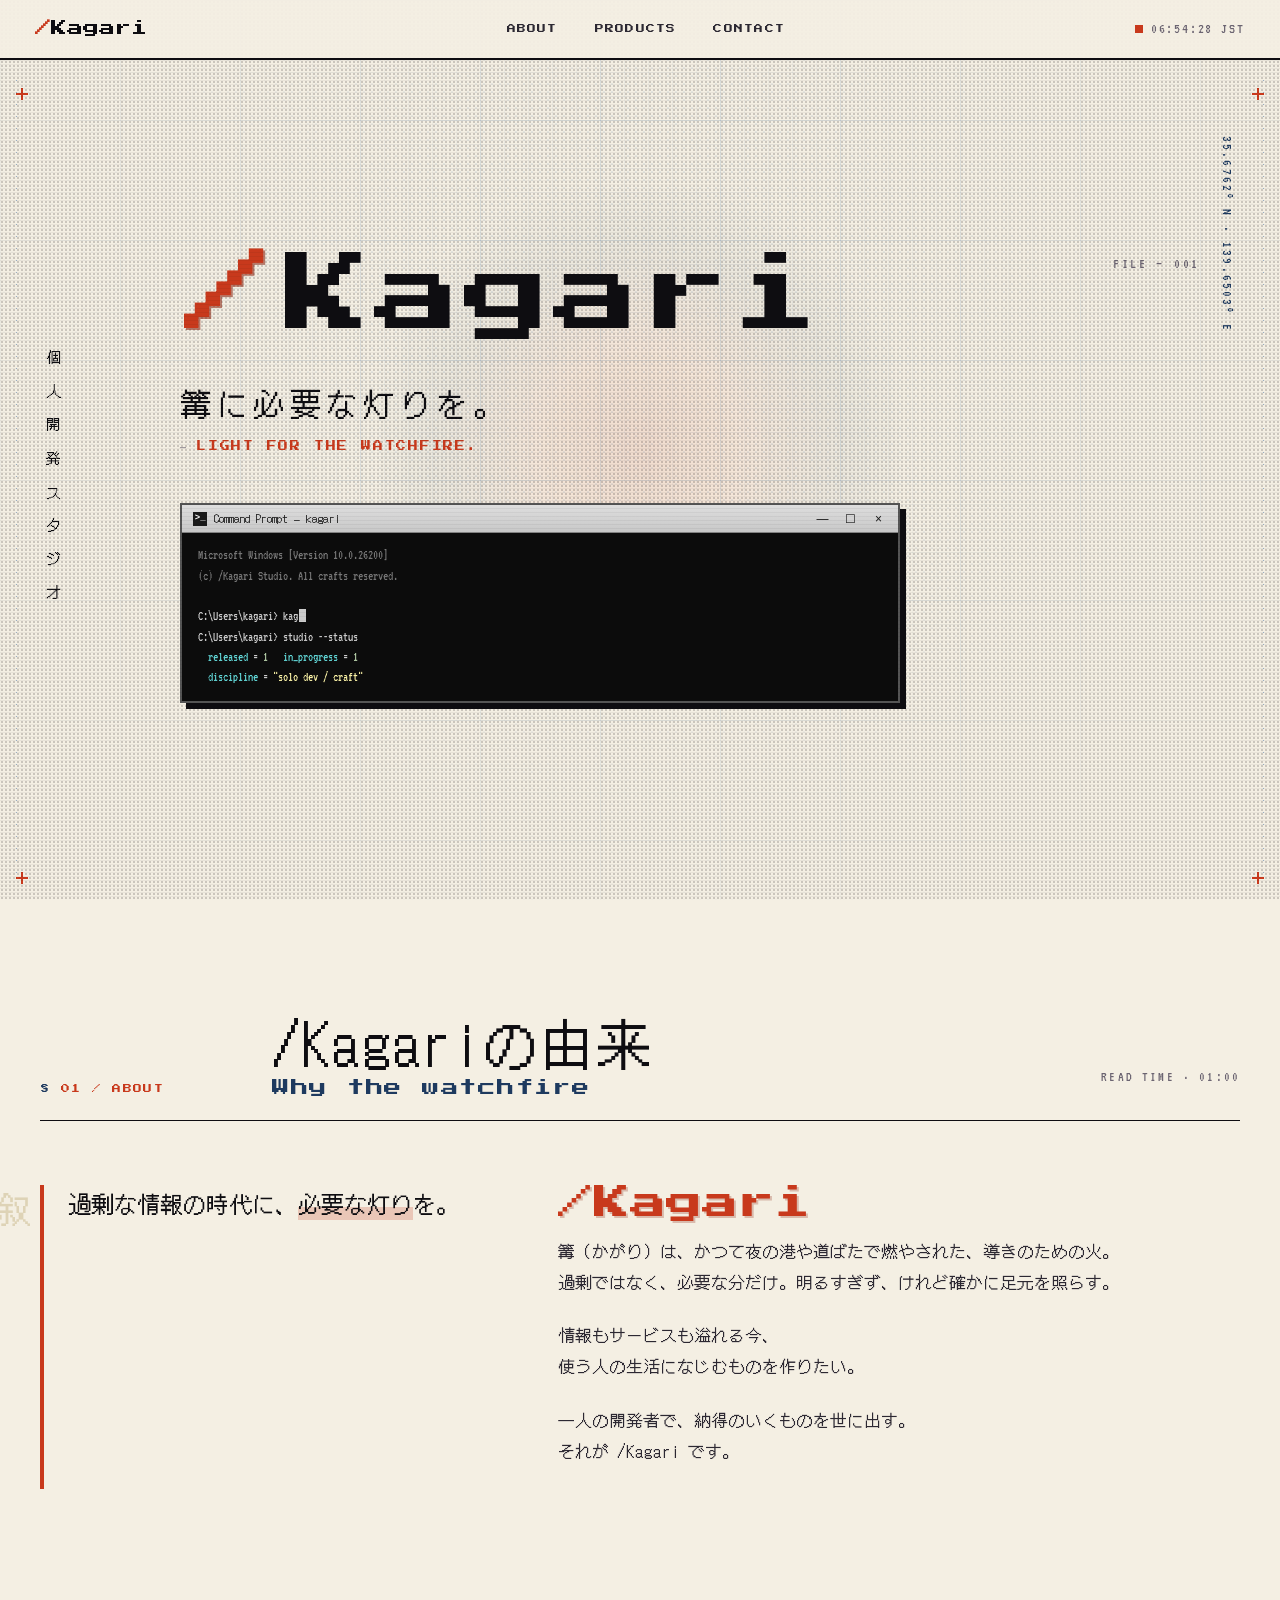
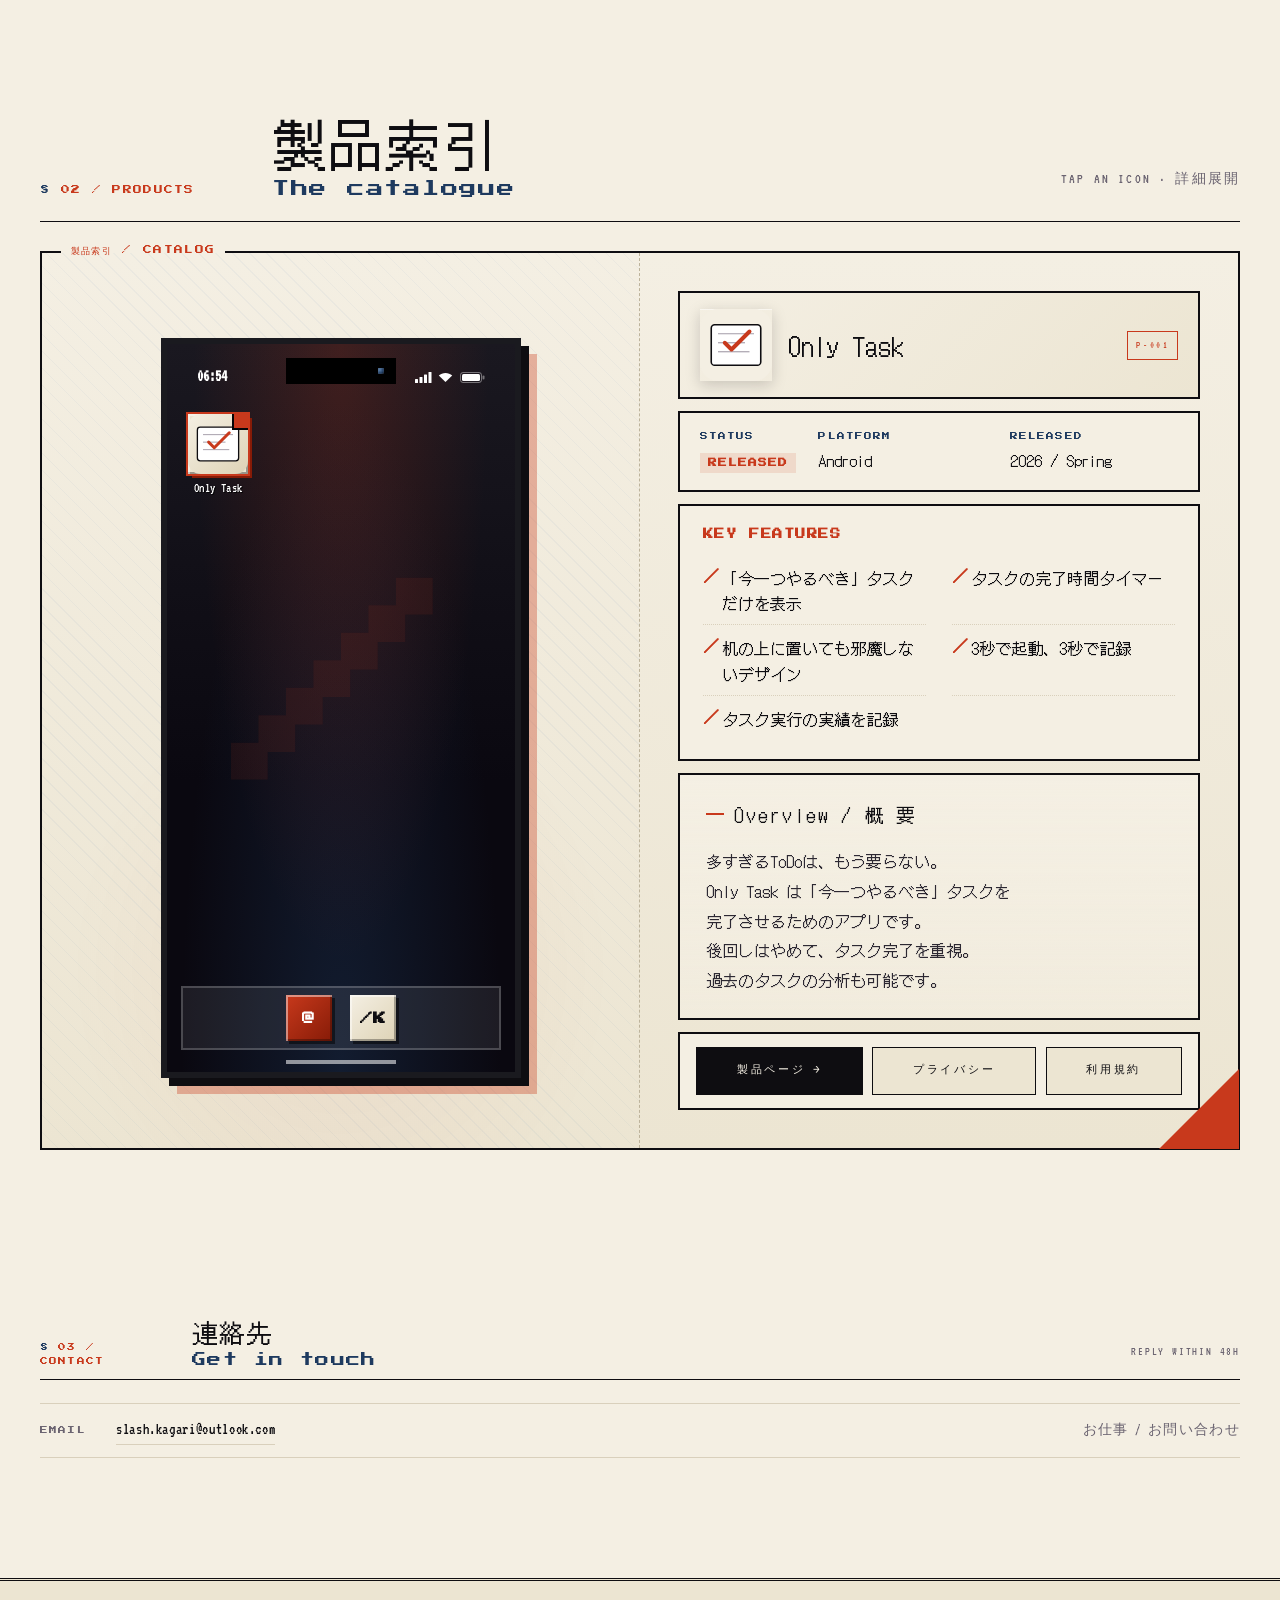
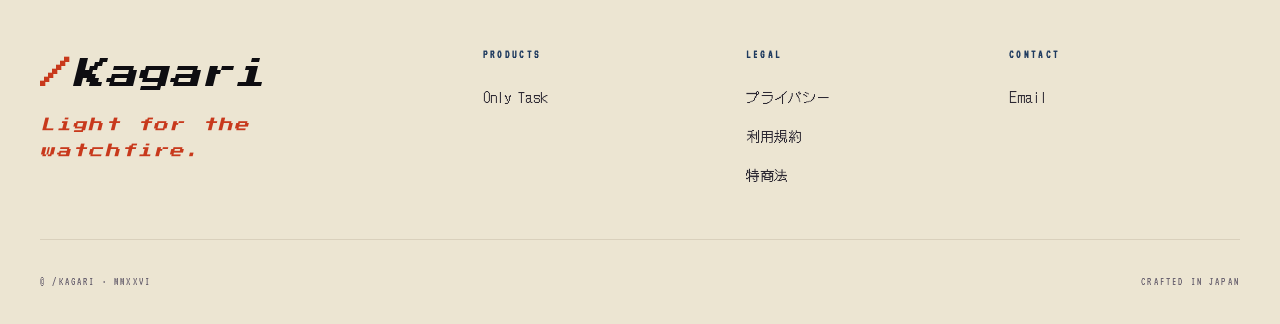
==== commit b1cda1c2: "fix: tweak slash damage to ~50 clicks, inline Complete!!, drop hanko stamp" ====
--- a/index.html
+++ b/index.html
@@ -1,6 +1,9 @@
 <!--
-  /Kagari 公式サイト トップページ
-  役割: ヒーロー / About / Products 一覧 / Contact を1ページに集約
+  /Kagari — 公式サイト (Digital Watchfire)
+  方向性:
+    - 白ベース + 朱の「/」を主役に、静かな燃焼エフェクト
+    - 設計図(blueprint)・隅印・縦書きマージナリアでデジタル感
+    - 製品はスマホホーム画面風に並べ、押下でベント型詳細を展開
 -->
 <!DOCTYPE html>
 <html lang="ja">
@@ -8,209 +11,2148 @@
 <meta charset="UTF-8" />
 <meta name="viewport" content="width=device-width, initial-scale=1" />
 <title>/Kagari — 篝に必要な灯りを。</title>
-<meta name="description" content="/Kagari（スラッシュ・カガリ）— 過剰な情報の時代に、必要な灯りだけを。個人開発者の屋号。" />
+<meta name="description" content="個人開発スタジオ /Kagari の公式サイト。篝に必要な灯りを、丁寧に。" />
 <meta property="og:title" content="/Kagari — 篝に必要な灯りを。" />
-<meta property="og:description" content="Light for the watchfire. 個人開発者 /Kagari の公式サイト。" />
+<meta property="og:description" content="個人開発スタジオ /Kagari の公式サイト。" />
 <meta property="og:type" content="website" />
 <link rel="preconnect" href="https://fonts.googleapis.com" />
 <link rel="preconnect" href="https://fonts.gstatic.com" crossorigin />
-<link href="https://fonts.googleapis.com/css2?family=Shippori+Mincho:wght@500;700;900&family=Noto+Sans+JP:wght@300;400;600&family=Cormorant+Garamond:ital,wght@0,400;0,600;1,400&family=JetBrains+Mono:wght@400;600&display=swap" rel="stylesheet" />
-<link rel="stylesheet" href="assets/css/style.css" />
+<link href="https://fonts.googleapis.com/css2?family=Shippori+Mincho:wght@500;700;900&family=Noto+Sans+JP:wght@300;400;500;700&family=Cormorant+Garamond:ital,wght@0,400;0,600;1,400;1,600&family=JetBrains+Mono:wght@300;400;600;700&family=DotGothic16&family=Press+Start+2P&family=VT323&display=swap" rel="stylesheet" />
+<style>
+/* ===================== トークン ===================== */
+:root{
+  --c-paper:    #F4EFE3;
+  --c-paper-2:  #ECE5D2;
+  --c-paper-3:  #DED3B6;
+  --c-ink:      #0E0D11;
+  --c-ink-2:    #2C2832;
+  --c-ink-3:    #6B6471;
+  --c-ink-4:    #A39CA8;
+  --c-shu:      #C8391C;
+  --c-shu-deep: #861B07;
+  --c-shu-warm: #E85A36;
+  --c-ai:       #1E3A5F;
+  --c-ai-2:     #335B86;
+  --c-ai-blue:  #1E5DA6;
+  --c-kin:      #B8893A;
+  --c-kin-soft: #E0BB73;
+  --c-line:     #D9D0BC;
+  --c-line-2:   #BDB39B;
+
+  --f-mincho: "Shippori Mincho","Noto Serif JP",serif;
+  --f-sans:   "Noto Sans JP",system-ui,sans-serif;
+  --f-en:     "Cormorant Garamond","Times New Roman",serif;
+  --f-mono:   "JetBrains Mono",ui-monospace,monospace;
+
+  --t-hero:   clamp(4.5rem, 2.5rem + 9.5vw, 12.5rem);
+  --e-out:    cubic-bezier(0.16, 1, 0.3, 1);
+  --e-spring: cubic-bezier(0.34, 1.56, 0.64, 1);
+}
+
+*,*::before,*::after{ box-sizing:border-box; margin:0; padding:0; }
+html{ scroll-behavior:smooth; }
+body{
+  background: var(--c-paper);
+  color: var(--c-ink);
+  font-family: var(--f-sans);
+  font-size: clamp(0.95rem, 0.88rem + 0.3vw, 1.05rem);
+  line-height: 1.85;
+  overflow-x: hidden;
+  cursor: default;
+  position: relative;
+  min-height: 100vh;
+}
+a{ color:inherit; text-decoration:none; }
+ul,ol{ list-style:none; }
+button{ font:inherit; cursor:pointer; border:0; background:none; color:inherit; padding:0; }
+img,svg{ display:block; max-width:100%; }
+
+/* ===== グローバル背景 ===== */
+.bg-grid{
+  position:fixed; inset:0; pointer-events:none; z-index:0;
+  background-image:
+    linear-gradient(to right, rgba(30,93,166,0.045) 1px, transparent 1px),
+    linear-gradient(to bottom, rgba(30,93,166,0.045) 1px, transparent 1px),
+    linear-gradient(to right, rgba(30,93,166,0.09) 1px, transparent 1px),
+    linear-gradient(to bottom, rgba(30,93,166,0.09) 1px, transparent 1px);
+  background-size: 24px 24px, 24px 24px, 120px 120px, 120px 120px;
+  mask-image: radial-gradient(ellipse at 50% 35%, black 25%, transparent 90%);
+  -webkit-mask-image: radial-gradient(ellipse at 50% 35%, black 25%, transparent 90%);
+}
+.bg-grain{
+  position:fixed; inset:0; pointer-events:none; z-index:1;
+  background-image: radial-gradient(rgba(14,13,17,0.045) 1px, transparent 1.2px);
+  background-size: 3px 3px;
+  mix-blend-mode: multiply; opacity: .55;
+}
+.bg-scan{
+  position:fixed; inset:0; pointer-events:none; z-index:90;
+  background: repeating-linear-gradient(
+    0deg, transparent 0 2px, rgba(20,19,23,0.022) 2px 3px);
+  mix-blend-mode: multiply;
+}
+
+/* ===== 計測ルーラー & クロスヘア ===== */
+.rulers{ position:fixed; inset:5rem 1rem 1rem 1rem; pointer-events:none; z-index:50; }
+.rulers::before,.rulers::after{
+  content:""; position:absolute;
+  background-image: repeating-linear-gradient(to bottom,
+    rgba(30,93,166,0.4) 0 1px, transparent 1px 12px);
+}
+.rulers::before{ top:0; bottom:0; left:0; width:1px; }
+.rulers::after { top:0; bottom:0; right:0; width:1px; }
+.ruler-marks{
+  position:absolute; top:0; bottom:0;
+  display:flex; flex-direction:column; justify-content:space-between;
+  font-family: var(--f-mono); font-size:.55rem; letter-spacing:.18em;
+  color: var(--c-ai); opacity:.7;
+}
+.ruler-marks--left { left:-2.5rem; padding:2rem 0; align-items:flex-end; text-align:right; }
+.ruler-marks--right{ right:-2.8rem; padding:2rem 0; align-items:flex-start; }
+.ruler-marks span{ writing-mode: vertical-rl; }
+
+.crosshair{ position:fixed; width:14px; height:14px; z-index:51; pointer-events:none; }
+.crosshair::before,.crosshair::after{ content:""; position:absolute; background: var(--c-shu); }
+.crosshair::before{ left:6px; top:0; width:1px; height:100%; }
+.crosshair::after { top:6px; left:0; width:100%; height:1px; }
+.crosshair--tl{ top:5.5rem; left:1rem; }
+.crosshair--tr{ top:5.5rem; right:1rem; }
+.crosshair--bl{ bottom:1rem; left:1rem; }
+.crosshair--br{ bottom:1rem; right:1rem; }
+
+/* ===== カーソル追従の灯り ===== */
+.cursor-glow{
+  position:fixed; width:520px; height:520px; border-radius:50%;
+  background: radial-gradient(circle,
+    rgba(200,57,28,0.10) 0%,
+    rgba(232,90,54,0.06) 28%,
+    rgba(30,58,95,0.04) 55%,
+    transparent 75%);
+  pointer-events:none; transform:translate(-50%,-50%);
+  z-index:2; mix-blend-mode:multiply; will-change:left,top;
+}
+
+/* ===== ナビ ===== */
+.nav{
+  position:fixed; top:0; left:0; right:0; z-index:100;
+  display:flex; justify-content:space-between; align-items:center;
+  padding: .9rem 2.2rem;
+  background: rgba(244,239,227,0.78);
+  backdrop-filter: blur(14px) saturate(1.05);
+  border-bottom:1px solid var(--c-line);
+}
+.nav__brand{ font-family: var(--f-en); font-size:1.42rem; letter-spacing:.01em; }
+.nav__brand .s{ color: var(--c-shu); font-weight:700; font-size:1.18em; }
+.nav__brand .n{ font-style:italic; font-weight:500; }
+.nav__menu{ display:flex; gap:1.7rem; font-family: var(--f-mono); font-size:.7rem; letter-spacing:.28em; text-transform:uppercase; color: var(--c-ink-2); }
+.nav__menu a{ position:relative; transition:color 200ms; padding:.3rem 0; }
+.nav__menu a::before{ content:"▸"; color: var(--c-shu); opacity:0; margin-right:.4em; transition:opacity 200ms; }
+.nav__menu a:hover{ color: var(--c-shu); }
+.nav__menu a:hover::before{ opacity:1; }
+
+.nav__live{
+  display:flex; align-items:center; gap:.5rem;
+  font-family: var(--f-mono); font-size:.62rem; letter-spacing:.22em;
+  color: var(--c-ink-3); text-transform:uppercase;
+}
+.nav__live .dot{
+  width:7px; height:7px; border-radius:50%; background: var(--c-shu);
+  box-shadow: 0 0 0 0 rgba(200,57,28,.7);
+  animation: pulse 1.6s ease-in-out infinite;
+}
+@keyframes pulse{
+  0%{ box-shadow: 0 0 0 0 rgba(200,57,28,.55); }
+  70%{ box-shadow: 0 0 0 10px rgba(200,57,28,0); }
+  100%{ box-shadow: 0 0 0 0 rgba(200,57,28,0); }
+}
+
+.slash-fx{ position:fixed; inset:0; pointer-events:none; z-index:80; overflow:hidden; }
+
+/* ===== ヒーロー ===== */
+.hero{
+  position:relative; min-height:100vh;
+  padding: 7.5rem 2.5rem 4rem;
+  display:grid;
+  grid-template-columns: 1fr minmax(0, 920px) 1fr;
+  gap: 1.5rem;
+  align-items:center;
+  isolation:isolate;
+  z-index:3;
+}
+
+.hero__margin-l{
+  align-self:stretch;
+  display:flex; flex-direction:column; justify-content:center; align-items:flex-start;
+  padding: 1rem 0;
+}
+.hero__margin-l b{
+  writing-mode: vertical-rl;
+  font-family: var(--f-mincho);
+  font-weight:700; font-size:.95rem;
+  letter-spacing:.5em;
+  color: var(--c-ink);
+}
+.hero__margin-r{
+  align-self:stretch; justify-self:end;
+  display:flex; flex-direction:column; justify-content:space-between; align-items:flex-end;
+  padding: 1rem 0;
+}
+.hero__margin-r .stamp{
+  width: 56px; height: 56px;
+  border:1.5px solid var(--c-shu); color: var(--c-shu);
+  display:grid; place-items:center; font-family: var(--f-mincho); font-weight:900;
+  font-size:.78rem; letter-spacing:.05em;
+  transform: rotate(-6deg);
+  background: rgba(200,57,28,.04);
+  position:relative; line-height:1; text-align:center;
+}
+.hero__margin-r .stamp::after{
+  content:""; position:absolute; inset:3px;
+  border:1px solid rgba(200,57,28,.45);
+}
+.hero__margin-r .coord{
+  font-family: var(--f-mono); font-size:.6rem; letter-spacing:.2em;
+  color: var(--c-ai); writing-mode: vertical-rl; text-transform:uppercase;
+}
+
+.hero__main{ position:relative; }
+
+.hero__title{
+  font-family: var(--f-en);
+  font-size: var(--t-hero);
+  font-weight:500; line-height:.85;
+  letter-spacing:-.03em;
+  display:flex; align-items:baseline; gap:.02em;
+  margin-bottom: 2.2rem;
+  position:relative;
+}
+.hero__title::after{
+  content:"FILE — 001";
+  position:absolute; left: calc(100% + .8rem); top: .2em;
+  font-family: var(--f-mono); font-size:.6rem; letter-spacing:.3em;
+  color: var(--c-ink-3);
+  white-space:nowrap;
+}
+
+/* === 静かに燃える「/」 === */
+.slash-wrap{
+  position:relative; display:inline-block; line-height:1;
+}
+.slash-flame{
+  position:absolute; left:50%; bottom: 88%;
+  width: .55em; height: .5em;
+  transform: translateX(-50%);
+  pointer-events:none;
+  filter: blur(1px);
+  z-index:0;
+  mix-blend-mode: screen;
+}
+.slash-flame::before,
+.slash-flame::after{
+  content:"";
+  position:absolute; inset:0;
+  border-radius: 50% 50% 45% 45% / 60% 60% 40% 40%;
+  background: radial-gradient(ellipse at 50% 100%,
+    #FFE4B0 0%, #FFB264 30%, #E85A36 55%, rgba(200,57,28,.6) 75%, transparent 90%);
+  transform-origin: 50% 100%;
+  animation: flameDance 2.6s ease-in-out infinite;
+  opacity: .8;
+}
+.slash-flame::after{
+  inset: 8% 18%;
+  background: radial-gradient(ellipse at 50% 100%,
+    #FFFFFF 0%, #FFE08A 35%, #FF8A4C 70%, transparent 90%);
+  animation-duration: 1.7s;
+  animation-delay: .2s;
+  opacity:.85;
+}
+@keyframes flameDance{
+  0%,100%{ transform: scale(1, 1) skewX(-2deg); opacity:.78; }
+  25%    { transform: scale(1.05, 1.18) skewX(3deg); opacity:.92; }
+  50%    { transform: scale(.95, .92) skewX(-3deg); opacity:.7; }
+  75%    { transform: scale(1.08, 1.1) skewX(2deg); opacity:.88; }
+}
+
+.embers{
+  position:absolute; left:0; top:-1.8em; width: 1.4em; height: 2em;
+  pointer-events:none; z-index:0;
+}
+.ember{
+  position:absolute; bottom:0; left: var(--lx, 50%);
+  width: 3px; height: 3px; border-radius:50%;
+  background: radial-gradient(circle, #FFD18A, #E85A36 50%, transparent 70%);
+  filter: blur(.5px);
+  opacity: 0;
+  animation: emberRise var(--dur, 3.2s) ease-out infinite;
+  animation-delay: var(--delay, 0s);
+}
+@keyframes emberRise{
+  0%   { opacity:0; transform: translate(0, 0) scale(.6); }
+  15%  { opacity:.85; }
+  100% { opacity:0; transform: translate(var(--dx, 0), -160px) scale(.2); }
+}
+
+.slash-btn{
+  color: var(--c-shu);
+  font-weight:700; font-size:1.18em;
+  position:relative; line-height:1;
+  padding:0 .05em;
+  transition: transform 200ms var(--e-out), filter 200ms;
+  filter: drop-shadow(0 0 8px rgba(200,57,28,.25));
+  animation: emberGlow 3.4s ease-in-out infinite;
+  z-index:1;
+}
+@keyframes emberGlow{
+  0%,100%{ filter: drop-shadow(0 0 6px rgba(200,57,28,.22)) drop-shadow(0 0 14px rgba(232,90,54,.15)); color: var(--c-shu); }
+  50%    { filter: drop-shadow(0 0 12px rgba(232,90,54,.45)) drop-shadow(0 0 24px rgba(255,180,80,.22)); color: var(--c-shu-warm); }
+}
+.slash-btn:hover{
+  transform: translateY(-4px) rotate(-2deg);
+  filter: drop-shadow(0 0 22px rgba(200,57,28,.55)) drop-shadow(0 0 38px rgba(255,180,80,.3));
+}
+.slash-btn.is-burning{ animation: burn 1.2s var(--e-out) forwards; }
+@keyframes burn{
+  0%   { color: var(--c-shu); filter: drop-shadow(0 0 0 transparent); }
+  20%  { color:#FFD18A; filter: drop-shadow(0 0 30px rgba(255,180,80,1)) drop-shadow(0 0 60px rgba(200,57,28,.85)); transform: scale(1.15) rotate(-3deg); }
+  50%  { color:#FFF;    filter: drop-shadow(0 0 50px rgba(255,220,150,1)) drop-shadow(0 0 80px rgba(232,90,54,.9)); transform: scale(1.2); }
+  100% { color: var(--c-shu); filter: drop-shadow(0 0 0 transparent); transform: scale(1); }
+}
+.kagari-text{ color: var(--c-ink); font-style: italic; }
+
+.hero__tag-ja{
+  font-family: var(--f-mincho);
+  font-size: clamp(1.4rem, .9rem + 1.3vw, 2.1rem);
+  font-weight:700; letter-spacing:.22em;
+  color: var(--c-ink); margin-bottom: .35rem;
+}
+.hero__tag-en{
+  font-family: var(--f-en); font-style:italic;
+  font-size:1rem; letter-spacing:.32em;
+  color: var(--c-shu); text-transform:uppercase;
+}
+.hero__tag-en::before{ content:"─ "; color: var(--c-ink-3); letter-spacing:0; }
+
+/* === Windows コマンドプロンプト風 === */
+.console{
+  margin-top: 3rem;
+  font-family: "Consolas", var(--f-mono);
+  position:relative;
+  border: 1px solid #555;
+  box-shadow:
+    0 8px 24px rgba(14,13,17,.18),
+    0 2px 4px rgba(14,13,17,.08);
+  max-width: 720px;
+}
+.console__bar{
+  display:flex; justify-content:space-between; align-items:center;
+  height: 28px;
+  padding: 0 .35rem 0 .7rem;
+  background: linear-gradient(180deg, #DEDEDE 0%, #C8C8C8 100%);
+  border-bottom: 1px solid #888;
+  color: #1a1a1a;
+  font-family: "Segoe UI", var(--f-sans);
+  font-size: .72rem;
+  letter-spacing: 0;
+  text-transform: none;
+}
+.console__title{ display:flex; align-items:center; gap:.45rem; }
+.console__title-icon{
+  width: 14px; height: 14px;
+  background: #1a1a1a;
+  display:inline-grid; place-items:center;
+  color:#fff; font-family: "Consolas", monospace;
+  font-size: 9px; font-weight:700;
+  line-height:1;
+}
+.console__winbtns{ display:flex; }
+.console__winbtns i{
+  display:grid; place-items:center;
+  width: 28px; height: 22px;
+  font-family: "Segoe UI", sans-serif; font-size: .75rem;
+  color: #1a1a1a; font-style:normal;
+  cursor: default;
+}
+.console__winbtns i:hover{ background: rgba(0,0,0,.08); }
+.console__winbtns i.x:hover{ background: #E81123; color:#fff; }
+
+.console__body{
+  background: #0C0C0C;
+  color: #CCCCCC;
+  padding: .8rem 1rem;
+  min-height: 150px;
+  font-size: .82rem;
+  line-height: 1.55;
+  font-family: "Consolas", "Cascadia Code", var(--f-mono);
+}
+.console__line{ display:block; white-space: pre-wrap; word-break: break-word; }
+.console__line .path{ color: #CCCCCC; }
+.console__line .gt{ color: #CCCCCC; }
+.console__line .out{ color: #CCCCCC; }
+.console__line .key{ color: #61D6D6; }
+.console__line .val{ color: #F9F1A5; }
+.console__line .num{ color: #B5CEA8; }
+.console__line .dim{ color: #767676; }
+.console__cursor{
+  display:inline-block; width:.5em; height:1em;
+  background: #CCCCCC; margin-left:.1em; vertical-align:-2px;
+  animation: blink 1s steps(2) infinite;
+}
+@keyframes blink{ 50%{ opacity:0; } }
+
+@media (max-width: 980px){
+  .hero{ grid-template-columns: 1fr; padding: 7rem 1.5rem 3rem; }
+  .hero__margin-l, .hero__margin-r{ display:none; }
+  .hero__title::after{ display:none; }
+}
+
+/* ===== 共通セクション ===== */
+section:not(.hero){
+  position:relative; z-index:3;
+  padding: 7rem 2.5rem;
+  max-width: 1320px; margin: 0 auto;
+}
+.section__head{
+  display:grid; grid-template-columns: 200px 1fr auto;
+  gap: 2rem; align-items:end;
+  margin-bottom: 4rem; padding-bottom: 1.4rem;
+  border-bottom: 1px solid var(--c-ink);
+}
+.section__num{
+  font-family: var(--f-mono); font-size:.7rem;
+  letter-spacing:.3em; text-transform:uppercase;
+  color: var(--c-shu);
+}
+.section__num::before{ content:"§ "; color: var(--c-ai); }
+.section__title{
+  font-family: var(--f-mincho);
+  font-size: clamp(2rem, 1.2rem + 3vw, 3.4rem);
+  font-weight:700; line-height:1.1;
+  display:flex; flex-direction:column; gap:.4rem;
+}
+.section__title em{
+  font-family: var(--f-en); font-style: italic; font-weight:400;
+  font-size:.42em; color: var(--c-ai); letter-spacing:.08em;
+}
+.section__rule{
+  font-family: var(--f-mono); font-size:.6rem;
+  letter-spacing:.22em; color: var(--c-ink-3); text-transform:uppercase;
+  align-self:end; padding-bottom:.4rem;
+}
+@media (max-width: 720px){
+  .section__head{ grid-template-columns: 1fr; gap:.8rem; }
+  .section__rule{ display:none; }
+}
+
+/* ===== ABOUT ===== */
+.about__grid{
+  display:grid;
+  grid-template-columns: 1fr 1.5fr;
+  gap: 4rem;
+}
+.about__lead{
+  font-family: var(--f-mincho);
+  font-size: clamp(1.3rem, .9rem + 1vw, 1.85rem);
+  line-height: 1.7;
+  border-left: 3px solid var(--c-shu);
+  padding-left: 1.5rem;
+  position:relative;
+}
+.about__lead::before{
+  content:"叙";
+  position:absolute; left:-3rem; top:-.4rem;
+  font-family: var(--f-mincho); font-weight:900;
+  font-size: 2.2rem; color: var(--c-paper-3);
+}
+.about__lead em{
+  font-style:normal;
+  background: linear-gradient(transparent 60%, rgba(200,57,28,.22) 60%);
+}
+.about__body p{ margin-bottom: 1.4rem; color: var(--c-ink-2); }
+.about__body p:first-child::first-letter{
+  font-family: var(--f-mincho); font-size: 3.5rem;
+  float:left; line-height:1; padding:.3rem .5rem 0 0;
+  color: var(--c-shu); font-weight:900;
+}
+.about__body strong{ color: var(--c-ink); font-weight:700; }
+@media (max-width: 860px){
+  .about__grid{ grid-template-columns: 1fr; gap:2.5rem; }
+}
+
+/* ===== PRODUCTS ===== */
+.products__intro{
+  display:grid; grid-template-columns: 1fr 1fr; gap:3rem;
+  margin-bottom: 3rem; align-items:end;
+}
+.products__note{
+  color: var(--c-ink-2); max-width: 60ch; font-size: 1.02rem;
+}
+.products__hint{
+  font-family: var(--f-mono); font-size:.7rem; letter-spacing:.22em;
+  color: var(--c-ink-3); text-transform:uppercase;
+  text-align:right;
+  display:flex; flex-direction:column; gap:.25rem;
+}
+.products__hint b{ color: var(--c-shu); font-weight:700; letter-spacing:.3em; }
+
+.products__stage{
+  display:grid; grid-template-columns: 1fr 1fr;
+  gap: 0;
+  border:1px solid var(--c-ink);
+  background: linear-gradient(180deg, var(--c-paper) 0%, var(--c-paper-2) 100%);
+  position:relative;
+  min-height: 800px;
+}
+.products__stage::before{
+  content:"製品索引 / CATALOG"; position:absolute;
+  top: -.65rem; left: 1.2rem;
+  background: var(--c-paper); padding: 0 .6rem;
+  font-family: var(--f-mono); font-size:.6rem; letter-spacing:.3em;
+  color: var(--c-shu); text-transform:uppercase;
+}
+.products__stage::after{
+  content:""; position:absolute;
+  right:-1px; bottom:-1px; width: 80px; height: 80px;
+  background:
+    linear-gradient(135deg, transparent 50%, var(--c-shu) 50%);
+  clip-path: polygon(100% 0, 100% 100%, 0 100%);
+}
+@media (max-width: 880px){
+  .products__stage{ grid-template-columns: 1fr; min-height: auto; }
+}
+
+/* === スマホモック (現代的) === */
+.phone{
+  padding: 3rem 2rem 2rem;
+  display:flex; align-items:center; justify-content:center;
+  background:
+    radial-gradient(ellipse 70% 50% at 50% 80%, rgba(200,57,28,.06), transparent 65%),
+    repeating-linear-gradient(45deg, transparent 0 11px, rgba(30,93,166,.04) 11px 12px);
+  border-right: 1px dashed var(--c-line-2);
+  position:relative;
+}
+@media (max-width: 880px){
+  .phone{ border-right:0; border-bottom:1px dashed var(--c-line-2); }
+}
+.phone__device{
+  width: 360px; height: 740px;
+  background: #050507;
+  border-radius: 52px;
+  border: 5px solid #1a1a1f;
+  box-shadow:
+    0 35px 70px -20px rgba(14,13,17,.55),
+    0 12px 24px -10px rgba(200,57,28,.18),
+    inset 0 0 0 1.5px #2C2832;
+  position:relative; overflow:hidden;
+  transform: rotate(-1.5deg);
+  transition: transform 600ms var(--e-out);
+}
+.phone__device:hover{ transform: rotate(0deg); }
+
+.phone__island{
+  position:absolute; top: 14px; left:50%; transform:translateX(-50%);
+  width: 118px; height: 32px;
+  background: #000;
+  border-radius: 999px;
+  z-index:6;
+  display:flex; align-items:center; justify-content:flex-end;
+  padding: 0 12px;
+}
+.phone__island::after{
+  content:""; width:8px; height:8px; border-radius:50%;
+  background: radial-gradient(circle at 30% 30%, #5B7FA8 0%, #1E3A5F 60%, #000 100%);
+  box-shadow: inset 0 0 0 1px rgba(255,255,255,.08);
+}
+
+.phone__statusbar{
+  position:absolute; top: 18px; left: 0; right:0; padding: 0 30px;
+  display:flex; justify-content:space-between; align-items:center;
+  font-family: "SF Pro Text", "Segoe UI", system-ui, sans-serif;
+  font-size:.78rem; font-weight:600; color:#fff;
+  letter-spacing: -.01em;
+  z-index: 5;
+}
+.phone__statusbar .right{ display:flex; gap:.4rem; align-items:center; }
+.phone__statusbar svg{ display:inline-block; vertical-align:middle; }
+
+.phone__wallpaper{
+  position:absolute; inset:0;
+  background:
+    radial-gradient(ellipse at 50% 0%, rgba(200,57,28,.22), transparent 60%),
+    radial-gradient(ellipse at 50% 100%, rgba(30,58,95,.4), transparent 65%),
+    linear-gradient(180deg, #1A1820 0%, #0A0810 60%);
+}
+.phone__wallpaper::before{
+  content:"/"; position:absolute; left:50%; top:50%;
+  transform: translate(-50%,-55%) rotate(-12deg);
+  font-family: var(--f-en); font-style:italic; font-weight:700;
+  font-size: 360px; line-height:1;
+  color: rgba(200,57,28,.07);
+  pointer-events:none;
+}
+
+.phone__home{
+  position:absolute; inset: 70px 18px 100px 18px;
+  display:grid; grid-template-columns: repeat(4, 1fr);
+  grid-auto-rows: min-content;
+  gap: 16px 12px;
+  z-index:4;
+}
+
+/* === ウィジェット === */
+.widget{
+  border-radius: 22px;
+  background: rgba(255,255,255,.08);
+  backdrop-filter: blur(20px);
+  border: 1px solid rgba(255,255,255,.1);
+  padding: 14px 16px;
+  color: #fff;
+  position:relative; overflow:hidden;
+}
+.widget--clock{
+  grid-column: span 2; grid-row: span 2;
+  display:flex; flex-direction:column; justify-content:space-between;
+  background: linear-gradient(135deg, rgba(200,57,28,.32) 0%, rgba(30,58,95,.45) 100%);
+}
+.widget--clock .label{
+  font-family: var(--f-mono); font-size:.55rem;
+  letter-spacing:.25em; text-transform:uppercase;
+  color: rgba(255,255,255,.6);
+}
+.widget--clock .time{
+  font-family: var(--f-en); font-style:italic; font-weight:600;
+  font-size: 2.6rem; line-height:1;
+  color:#fff;
+  text-shadow: 0 2px 10px rgba(0,0,0,.4);
+  letter-spacing: -.02em;
+}
+.widget--clock .date{
+  font-family: var(--f-mono); font-size:.62rem;
+  color: rgba(255,255,255,.7);
+  letter-spacing:.1em;
+}
+.widget--studio{
+  grid-column: span 2; grid-row: span 1;
+  display:grid; grid-template-columns: 1fr auto; gap:.4rem;
+  align-items:center;
+  background: linear-gradient(135deg, rgba(30,93,166,.22) 0%, rgba(14,13,17,.45) 100%);
+}
+.widget--studio .head{
+  font-family: var(--f-en); font-style:italic; font-weight:600;
+  font-size: 1rem;
+  color:rgba(255,255,255,.85);
+}
+.widget--studio .num{
+  font-family: var(--f-en); font-style:italic; font-weight:600;
+  font-size: 1.7rem; color:#fff; line-height:1;
+}
+.widget--studio .lbl{
+  font-family: var(--f-mono); font-size:.55rem;
+  letter-spacing:.22em; color:rgba(255,255,255,.65);
+  text-transform: uppercase;
+}
+.widget--studio .pulse{
+  width:10px; height:10px; border-radius:50%;
+  background: var(--c-shu);
+  box-shadow: 0 0 0 0 rgba(200,57,28,.7);
+  animation: pulse 1.6s ease-in-out infinite;
+}
+.widget--release{
+  grid-column: span 2; grid-row: span 1;
+  display:flex; flex-direction:column; gap:.15rem; justify-content:center;
+  background: linear-gradient(135deg, rgba(184,137,58,.22) 0%, rgba(14,13,17,.4) 100%);
+}
+.widget--release .label{
+  font-family: var(--f-mono); font-size:.5rem;
+  letter-spacing:.25em; text-transform:uppercase;
+  color: rgba(255,255,255,.55);
+}
+.widget--release .name{
+  font-family: var(--f-mincho); font-weight:700;
+  font-size: .9rem; color:#fff;
+}
+.widget--release .status{
+  font-family: var(--f-mono); font-size:.6rem;
+  color: #FFB264; letter-spacing:.05em;
+}
+
+/* === アプリアイコン === */
+.app{
+  display:flex; flex-direction:column; align-items:center; gap:.4rem;
+  cursor:pointer;
+  transition: transform 220ms var(--e-spring);
+  -webkit-tap-highlight-color: transparent;
+  grid-column: span 1;
+}
+.app:active{ transform: scale(.92); }
+.app .icon{
+  width: 60px; height: 60px;
+  border-radius: 14px;
+  background: var(--c-paper-2);
+  position:relative; overflow:hidden;
+  box-shadow:
+    0 4px 10px rgba(0,0,0,.35),
+    inset 0 1px 0 rgba(255,255,255,.45),
+    inset 0 -1px 0 rgba(0,0,0,.15);
+  transition: transform 220ms var(--e-spring), box-shadow 220ms;
+}
+.app:hover .icon{
+  transform: translateY(-2px) scale(1.04);
+  box-shadow:
+    0 8px 18px rgba(0,0,0,.4),
+    0 0 0 2px rgba(200,57,28,.45),
+    inset 0 1px 0 rgba(255,255,255,.45);
+}
+.app .label{
+  font-family: var(--f-sans); font-size:.66rem; color:#fff;
+  letter-spacing: .02em; line-height:1.1;
+  text-shadow: 0 1px 2px rgba(0,0,0,.6);
+  text-align:center;
+}
+.app--active .icon{
+  box-shadow:
+    0 8px 20px rgba(200,57,28,.5),
+    0 0 0 2.5px var(--c-shu),
+    inset 0 1px 0 rgba(255,255,255,.45);
+}
+.app--badge .icon::after{
+  content: attr(data-badge);
+  position:absolute; top: -4px; right: -4px;
+  background: var(--c-shu); color:#fff;
+  font-family: var(--f-mono); font-weight:700;
+  font-size:.6rem; min-width: 18px; height:18px; padding: 0 4px;
+  border-radius: 9px; display:grid; place-items:center;
+  box-shadow: 0 0 0 2px #050507;
+}
+
+/* === Dock === */
+.phone__dock{
+  position:absolute; left: 14px; right:14px; bottom: 22px;
+  height: 64px; border-radius: 26px;
+  background: rgba(255,255,255,.13);
+  backdrop-filter: blur(22px);
+  border: 1px solid rgba(255,255,255,.16);
+  display:flex; align-items:center; justify-content:center;
+  gap: 18px;
+  padding: 0 18px;
+  z-index:4;
+}
+.dock-icon{
+  width:46px; height:46px; border-radius:12px;
+  display:grid; place-items:center;
+  font-family: var(--f-en); font-style:italic; font-weight:700;
+  font-size: 1.1rem;
+  box-shadow:
+    0 4px 8px rgba(0,0,0,.3),
+    inset 0 1px 0 rgba(255,255,255,.4);
+}
+.dock-icon--mail{ background: linear-gradient(135deg, #C8391C, #861B07); color:#fff; }
+.dock-icon--web { background: linear-gradient(135deg, #F4EFE3, #DED3B6); color: var(--c-ink); }
+
+.phone__indicator{
+  position:absolute; bottom:8px; left:50%; transform:translateX(-50%);
+  width: 130px; height:5px; border-radius:3px; background: rgba(255,255,255,.55);
+  z-index:5;
+}
+
+/* === 詳細パネル === */
+.detail{
+  padding: 2.4rem 2.4rem;
+  display:flex; flex-direction:column;
+  gap: 1.4rem;
+  position:relative;
+  min-height: 800px;
+}
+.detail__empty{
+  margin: auto; text-align:center;
+  font-family: var(--f-mincho); color: var(--c-ink-3);
+  max-width: 36ch;
+  display:flex; flex-direction:column; gap: .6rem;
+  align-items:center;
+}
+.detail__empty .arrow{
+  font-family: var(--f-en); font-style:italic; font-size: 2rem;
+  color: var(--c-shu);
+  animation: pointLeft 1.6s ease-in-out infinite alternate;
+}
+@keyframes pointLeft{ 0%{ transform: translateX(0); } 100%{ transform: translateX(-8px); } }
+.detail__empty .hint{
+  font-family: var(--f-mono); font-size:.65rem; letter-spacing:.25em;
+  color: var(--c-ink-3); text-transform:uppercase;
+}
+
+.detail__panel{
+  display:none;
+  grid-template-columns: 1.2fr 1fr;
+  grid-template-rows: auto auto auto auto;
+  gap: 12px;
+  height: 100%;
+}
+.detail__panel.is-open{ display:grid; animation: detailIn .55s var(--e-out); }
+@keyframes detailIn{
+  from{ opacity:0; transform: translateY(10px); filter: blur(4px); }
+  to  { opacity:1; transform: translateY(0); filter: blur(0); }
+}
+
+.detail-card{
+  border:1px solid var(--c-ink);
+  background: var(--c-paper);
+  padding: 1rem 1.2rem;
+  position:relative;
+  overflow:hidden;
+}
+.detail-card--hero{
+  grid-column: 1 / -1;
+  display:grid; grid-template-columns: 72px 1fr auto;
+  gap: 1rem; align-items:center;
+  background: linear-gradient(135deg, var(--c-paper) 0%, var(--c-paper-2) 100%);
+}
+.detail-card--hero .icon-large{
+  width:72px; height:72px; border-radius:18px;
+  box-shadow: 0 4px 14px rgba(14,13,17,.18), inset 0 1px 0 rgba(255,255,255,.5);
+  overflow:hidden;
+}
+.detail-card--hero h3{
+  font-family: var(--f-mincho); font-size: 1.6rem; line-height:1.1;
+  display:flex; flex-direction:column;
+}
+.detail-card--hero h3 small{
+  font-family: var(--f-en); font-style:italic; font-weight:400;
+  font-size:.62em; color: var(--c-ai); letter-spacing:.06em;
+  margin-top: .15rem;
+}
+.detail-card--hero .pid{
+  font-family: var(--f-mono); font-size:.65rem; letter-spacing:.25em;
+  color: var(--c-shu); text-transform:uppercase;
+  border:1px solid var(--c-shu); padding: .25rem .5rem;
+}
+
+.detail-card--meta{ grid-column: 1 / 2; }
+.detail-card--meta dl{
+  display:grid; grid-template-columns: auto 1fr; gap: .35rem 1rem;
+  font-family: var(--f-mono); font-size:.72rem;
+}
+.detail-card--meta dt{
+  color: var(--c-ai); letter-spacing:.18em; text-transform:uppercase; font-size:.62rem;
+  align-self:center;
+}
+.detail-card--meta dd{ color: var(--c-ink); }
+.detail-card--meta .status{
+  display:inline-block; padding: .1rem .5rem;
+  background: rgba(200,57,28,.12); color: var(--c-shu);
+  font-weight:700; font-size:.62rem; letter-spacing:.18em;
+}
+
+.detail-card--features{ grid-column: 2 / 3; }
+.detail-card--features h4{
+  font-family: var(--f-mono); font-size:.62rem; letter-spacing:.28em;
+  color: var(--c-ink-3); text-transform:uppercase;
+  margin-bottom:.6rem;
+}
+.detail-card--features ul li{
+  font-family: var(--f-mincho); font-size:.95rem;
+  padding: .25rem 0; padding-left: 1.1rem;
+  position:relative;
+  border-bottom: 1px dotted var(--c-line);
+  line-height: 1.5;
+}
+.detail-card--features ul li:last-child{ border-bottom:0; }
+.detail-card--features ul li::before{
+  content:"／"; position:absolute; left:0; top:.25rem;
+  color: var(--c-shu); font-weight:700;
+}
+
+/* OVERVIEW を内側ヘッダーに変更（途切れ修正） */
+.detail-card--desc{
+  grid-column: 1 / -1;
+  background: linear-gradient(180deg, var(--c-paper) 0%, rgba(244,239,227,.6) 100%);
+  padding: 1.2rem 1.4rem 1.4rem;
+}
+.detail-card--desc h4{
+  font-family: var(--f-mono); font-size:.6rem; letter-spacing:.3em;
+  color: var(--c-shu); text-transform:uppercase;
+  margin-bottom: .7rem;
+  display:flex; align-items:center; gap:.6rem;
+}
+.detail-card--desc h4::before{
+  content:""; width: 14px; height: 1px; background: var(--c-shu);
+}
+.detail-card--desc p{
+  font-family: var(--f-mincho);
+  font-size: 1rem; line-height: 1.85;
+  color: var(--c-ink-2);
+}
+
+.detail-card--cta{
+  grid-column: 1 / -1;
+  display:flex; gap:.6rem; flex-wrap:wrap;
+  padding: .8rem 1rem;
+}
+.detail-card--cta a{
+  flex: 1 1 auto; text-align:center;
+  padding: .8rem 1.2rem;
+  font-family: var(--f-mono); font-size:.7rem; letter-spacing:.25em;
+  text-transform:uppercase;
+  border:1px solid var(--c-ink); background: var(--c-paper-2);
+  color: var(--c-ink);
+  transition: all 250ms var(--e-out);
+}
+.detail-card--cta a.primary{
+  background: var(--c-ink); color: var(--c-paper);
+  border-color: var(--c-ink);
+}
+.detail-card--cta a.primary::after{
+  content:" →"; transition: margin-left 250ms;
+}
+.detail-card--cta a:hover{ background: var(--c-shu); color:#fff; border-color: var(--c-shu); }
+.detail-card--cta a.primary:hover{ background: var(--c-shu); }
+.detail-card--cta a.primary:hover::after{ margin-left:.3rem; }
+
+@media (max-width: 720px){
+  .detail{ padding: 1.4rem 1.2rem; min-height:auto; }
+  .detail__panel{ grid-template-columns: 1fr; }
+  .detail-card--meta, .detail-card--features{ grid-column: 1 / -1; }
+}
+
+/* ===== CONTACT (控えめ) ===== */
+.contact__row{
+  display:flex; align-items:baseline;
+  gap: 1.5rem;
+  padding: 1.2rem 0;
+  border-top: 1px solid var(--c-line);
+  border-bottom: 1px solid var(--c-line);
+  flex-wrap: wrap;
+}
+.contact__row .lbl{
+  font-family: var(--f-mono); font-size:.65rem; letter-spacing:.3em;
+  color: var(--c-ink-3); text-transform:uppercase;
+  min-width: 80px;
+}
+.contact__row a{
+  font-family: var(--f-en); font-style:italic;
+  font-size: 1.3rem;
+  color: var(--c-ink);
+  position:relative;
+  border-bottom: 1px solid var(--c-line);
+  transition: color 250ms, border-color 250ms;
+}
+.contact__row a:hover{
+  color: var(--c-shu);
+  border-bottom-color: var(--c-shu);
+}
+.contact__row .note{
+  margin-left: auto;
+  font-family: var(--f-mono); font-size:.62rem; letter-spacing:.25em;
+  color: var(--c-ink-3); text-transform:uppercase;
+}
+
+/* ===== フッター ===== */
+.footer{
+  margin-top: 4rem; padding: 4rem 2.5rem 2rem;
+  border-top: 3px double var(--c-ink);
+  background: var(--c-paper-2);
+  position:relative; z-index:3;
+}
+.footer__top{
+  max-width:1320px; margin:0 auto;
+  display:grid; grid-template-columns: 1fr 2fr;
+  gap:4rem; padding-bottom: 3rem;
+}
+.footer__brand{ font-family: var(--f-en); font-size:2rem; }
+.footer__brand .s{ color: var(--c-shu); font-weight:700; }
+.footer__brand .n{ font-style:italic; }
+.footer__tag{ margin-top:.5rem; font-family: var(--f-en); font-style:italic; font-size:.9rem; color: var(--c-shu); letter-spacing:.15em; }
+.footer__nav{ display:grid; grid-template-columns: repeat(3,1fr); gap:2rem; }
+.footer__nav h4{ font-family: var(--f-mono); font-size:.7rem; letter-spacing:.3em; color: var(--c-ai); text-transform:uppercase; margin-bottom:1rem; }
+.footer__nav ul{ display:flex; flex-direction:column; gap:.5rem; }
+.footer__nav a{ color: var(--c-ink-2); font-size:.88rem; transition: color 200ms; }
+.footer__nav a:hover{ color: var(--c-shu); }
+.footer__bottom{
+  max-width:1320px; margin:0 auto;
+  padding-top:2rem; border-top:1px solid var(--c-line);
+  display:flex; justify-content:space-between;
+  font-family: var(--f-mono); font-size:.68rem; letter-spacing:.2em;
+  color: var(--c-ink-3); text-transform:uppercase;
+}
+@media (max-width: 760px){
+  .footer__top{ grid-template-columns: 1fr; }
+  .footer__nav{ grid-template-columns: repeat(2,1fr); }
+  .products__intro{ grid-template-columns: 1fr; gap:1rem; }
+  .products__hint{ text-align:left; }
+}
+
+/* ===== 斬撃 ===== */
+.slash-line{
+  position:fixed; top:50%; left:50%;
+  width:200vmax; height:4px;
+  background: linear-gradient(to right,
+    transparent 0%,
+    rgba(255,255,255,0) 30%,
+    rgba(255,240,200,0.2) 40%,
+    #FFFFFF 48%,
+    #FFE4B8 50%,
+    #FFFFFF 52%,
+    rgba(255,150,60,0.3) 60%,
+    transparent 70%, transparent 100%);
+  transform: translate(-50%,-50%) rotate(var(--angle, -18deg)) scaleX(0);
+  transform-origin: 0% 50%;
+  filter: drop-shadow(0 0 12px #FFD18A) drop-shadow(0 0 24px rgba(200,57,28,.7));
+  animation: slashSweep .6s cubic-bezier(.7,0,.3,1) forwards;
+  z-index:81;
+}
+@keyframes slashSweep{
+  0%   { transform: translate(-50%,-50%) rotate(var(--angle,-18deg)) scaleX(0); opacity:0; }
+  20%  { transform: translate(-50%,-50%) rotate(var(--angle,-18deg)) scaleX(.3); opacity:1; }
+  60%  { transform: translate(-50%,-50%) rotate(var(--angle,-18deg)) scaleX(1); opacity:1; }
+  100% { transform: translate(-50%,-50%) rotate(var(--angle,-18deg)) scaleX(1); opacity:0; }
+}
+.spark{
+  position:fixed; width: var(--size); height: var(--size);
+  background: radial-gradient(circle, #FFE4B8 0%, #FF9640 40%, transparent 70%);
+  border-radius:50%; pointer-events:none;
+  animation: sparkFly 1.2s cubic-bezier(.3,.7,.4,1) forwards;
+  z-index:82; filter: drop-shadow(0 0 6px #FFA040);
+}
+@keyframes sparkFly{
+  0%   { transform: translate(-50%,-50%) translate(0,0) scale(1); opacity:1; }
+  70%  { opacity:1; }
+  100% { transform: translate(-50%,-50%) translate(var(--dx),var(--dy)) scale(0); opacity:0; }
+}
+.flash{
+  position:fixed; inset:0;
+  background: radial-gradient(ellipse at center, rgba(255,230,180,.3), transparent 60%);
+  pointer-events:none; animation: flashFade .5s ease-out forwards; z-index:80;
+}
+@keyframes flashFade{ 0%{opacity:0;} 20%{opacity:1;} 100%{opacity:0;} }
+
+/* リデュースモーション */
+@media (prefers-reduced-motion: reduce){
+  *,*::before,*::after{ animation-duration:.01ms !important; transition-duration:.01ms !important; }
+  .slash-btn.is-burning, .slash-btn{ animation:none; }
+  .slash-flame, .ember{ display:none; }
+  .phone__device{ transform:none; }
+}
+
+/* =====================================================================
+   PIXEL SKIN — 全体の雰囲気はそのまま、ドット/ピクセル表現に置換
+   ===================================================================== */
+
+/* レンダリングをカリッと固定 */
+html, body{
+  -webkit-font-smoothing: none;
+  -moz-osx-font-smoothing: grayscale;
+  font-smooth: never;
+  text-rendering: optimizeSpeed;
+}
+img, svg, .phone__device, .phone__wallpaper, .app .icon, .dock-icon{
+  image-rendering: pixelated;
+  image-rendering: crisp-edges;
+}
+
+/* フォントトークンを上書き：和文=DotGothic16 / 欧文ディスプレイ=Press Start 2P / モノ=VT323 */
+:root{
+  --f-mincho: "DotGothic16","Shippori Mincho",serif;
+  --f-sans:   "DotGothic16","Noto Sans JP",sans-serif;
+  --f-en:     "Press Start 2P","Cormorant Garamond",monospace;
+  --f-mono:   "VT323","JetBrains Mono",ui-monospace,monospace;
+}
+
+/* 角丸を全廃。ピクセルは直角で締める */
+*, *::before, *::after{ border-radius: 0 !important; }
+
+/* 細かいblurを禁止（ドット感が消えるため）。ヒーローの炎/エンバーは別途設計しなおす */
+.nav, .phone__dock, .widget{ backdrop-filter: none !important; -webkit-backdrop-filter: none !important; }
+.nav{ background: rgba(244,239,227,.95) !important; border-bottom: 2px solid var(--c-ink) !important; }
+
+/* 背景グレイン → 視認できるドットパターンへ */
+.bg-grain{
+  background-image:
+    radial-gradient(rgba(14,13,17,.20) 1px, transparent 1.4px) !important;
+  background-size: 4px 4px !important;
+  opacity: .9 !important;
+  image-rendering: pixelated;
+}
+/* スキャンラインを少し太く */
+.bg-scan{
+  background: repeating-linear-gradient(
+    0deg, transparent 0 3px, rgba(20,19,23,.05) 3px 4px) !important;
+}
+/* グリッドはそのまま、ただしマスクを階段状に見せるためdither重ね */
+.bg-grid::after{
+  content:""; position:absolute; inset:0;
+  background-image:
+    radial-gradient(rgba(30,93,166,.08) 1px, transparent 1.2px);
+  background-size: 8px 8px;
+  mix-blend-mode: multiply;
+}
+
+/* === タイポ === */
+.nav__brand{ font-family: "Press Start 2P", monospace !important; font-size: 1rem !important; letter-spacing: 0 !important; }
+.nav__brand .s{ font-size: 1em !important; }
+.nav__brand .n{ font-style: normal !important; font-weight: 400 !important; }
+.nav__menu{ font-family: "Press Start 2P", monospace !important; font-size: .55rem !important; letter-spacing: .14em !important; }
+.nav__live{ font-family: "VT323", monospace !important; font-size: .95rem !important; letter-spacing: .12em !important; }
+.nav__live .dot{ border-radius: 0 !important; width: 8px; height: 8px; }
+
+/* HEROタイトル：ピクセルらしくサイズ調整 */
+.hero__title{
+  font-family: "Press Start 2P", monospace !important;
+  font-size: clamp(2.4rem, 1rem + 5.5vw, 6.4rem) !important;
+  line-height: 1 !important;
+  letter-spacing: 0 !important;
+  gap: .12em !important;
+}
+.hero__title::after{
+  font-family: "VT323", monospace !important;
+  font-size: .95rem !important;
+  letter-spacing: .18em !important;
+}
+.slash-btn{
+  font-family: "Press Start 2P", monospace !important;
+  font-size: 1em !important;
+  /* グロー残しつつ、にじみ少なめ */
+  filter: drop-shadow(2px 2px 0 rgba(134,27,7,.55)) drop-shadow(0 0 6px rgba(200,57,28,.35));
+  animation: emberGlowPx 2.2s steps(4, end) infinite;
+}
+@keyframes emberGlowPx{
+  0%,100%{ filter: drop-shadow(2px 2px 0 rgba(134,27,7,.55)) drop-shadow(0 0 6px rgba(200,57,28,.35)); color: var(--c-shu); }
+  50%    { filter: drop-shadow(2px 2px 0 rgba(134,27,7,.7))  drop-shadow(0 0 12px rgba(232,90,54,.6)); color: var(--c-shu-warm); }
+}
+.slash-btn:hover{
+  transform: translate(-2px,-2px) !important;
+  filter: drop-shadow(4px 4px 0 rgba(134,27,7,.7)) drop-shadow(0 0 14px rgba(255,180,80,.5)) !important;
+}
+.kagari-text{ font-style: normal !important; }
+
+/* タグライン */
+.hero__tag-ja{
+  font-family: "DotGothic16", sans-serif !important;
+  font-weight: 400 !important;
+  letter-spacing: .18em !important;
+}
+.hero__tag-en{
+  font-family: "Press Start 2P", monospace !important;
+  font-style: normal !important;
+  font-size: .62rem !important;
+  letter-spacing: .18em !important;
+}
+
+/* マージナリア（縦書き） */
+.hero__margin-l b{
+  font-family: "DotGothic16", sans-serif !important;
+  font-weight: 400 !important;
+  letter-spacing: .35em !important;
+}
+.hero__margin-r .stamp{
+  font-family: "DotGothic16", sans-serif !important;
+  font-weight: 400 !important;
+  font-size: .85rem !important;
+  border-width: 2px !important;
+}
+.hero__margin-r .stamp::after{ inset: 2px !important; border-width: 2px !important; }
+.hero__margin-r .coord{ font-family: "VT323", monospace !important; font-size: .9rem !important; letter-spacing: .15em !important; }
+
+/* === 静かな炎 → ドット火 === */
+.slash-flame{ filter: none !important; mix-blend-mode: normal !important; }
+.slash-flame::before, .slash-flame::after{
+  border-radius: 0 !important;
+  background:
+    /* 4色のステップグラデっぽく見せる：中心→外周で段階的に色が変わる固いドット */
+    radial-gradient(ellipse at 50% 100%,
+      #FFE4B0 0%, #FFE4B0 22%,
+      #FFB264 22%, #FFB264 45%,
+      #E85A36 45%, #E85A36 70%,
+      #C8391C 70%, #C8391C 88%,
+      transparent 88%) !important;
+  animation-timing-function: steps(4, end) !important;
+  filter: none !important;
+}
+
+/* エンバー粒子：四角ピクセル */
+.ember{
+  width: 4px !important; height: 4px !important;
+  border-radius: 0 !important;
+  filter: none !important;
+  background: var(--c-shu-warm) !important;
+  box-shadow: 0 0 0 1px rgba(255,209,138,.6);
+  animation-timing-function: steps(8, end) !important;
+}
+
+/* 計測ルーラー＆十字 */
+.ruler-marks{ font-family: "VT323", monospace !important; font-size: .85rem !important; letter-spacing: .14em !important; }
+.crosshair{ width: 12px; height: 12px; }
+.crosshair::before{ left: 5px !important; width: 2px !important; }
+.crosshair::after{ top: 5px !important; height: 2px !important; }
+
+/* カーソル追従の灯り：ピクセル化のため少し小さく＋ハードな縁 */
+.cursor-glow{ filter: contrast(1.1); }
+
+/* === セクション === */
+.section__num{ font-family: "Press Start 2P", monospace !important; font-size: .55rem !important; letter-spacing: .15em !important; }
+.section__title{
+  font-family: "DotGothic16", sans-serif !important;
+  font-weight: 400 !important;
+  letter-spacing: .04em !important;
+}
+.section__title em{
+  font-family: "Press Start 2P", monospace !important;
+  font-style: normal !important;
+  font-size: .32em !important;
+  letter-spacing: .1em !important;
+}
+.section__rule{ font-family: "VT323", monospace !important; font-size: .9rem !important; letter-spacing: .15em !important; }
+
+/* === ABOUT === */
+.about__lead{
+  font-family: "DotGothic16", sans-serif !important;
+  border-left-width: 4px !important;
+}
+.about__lead::before{ font-family: "DotGothic16", sans-serif !important; font-weight: 400 !important; }
+.about__body p:first-child::first-letter{
+  font-family: "DotGothic16", sans-serif !important;
+  font-weight: 400 !important;
+}
+
+/* === PRODUCTS === */
+.products__note{ /* 本文はNoto Sans JPで読みやすさを残す */ }
+.products__hint{ font-family: "VT323", monospace !important; font-size: .95rem !important; letter-spacing: .15em !important; }
+.products__hint b{ font-family: "Press Start 2P", monospace !important; font-size: .7rem !important; }
+.products__stage{ border-width: 2px !important; }
+.products__stage::before{
+  font-family: "Press Start 2P", monospace !important;
+  font-size: .55rem !important; letter-spacing: .15em !important;
+}
+
+/* スマホモック → 角ばったピクセル筐体（Dynamic Islandも長方形に） */
+.phone__device{
+  border-width: 6px !important;
+  border-color: #1a1a1f !important;
+  box-shadow:
+    8px 8px 0 0 var(--c-ink),
+    16px 16px 0 0 rgba(200,57,28,.35),
+    inset 0 0 0 2px #2C2832 !important;
+  transform: rotate(0deg) !important;
+}
+.phone__device:hover{ transform: translate(-2px,-2px) !important; }
+.phone__island{
+  width: 110px !important; height: 26px !important;
+  border-radius: 0 !important;
+}
+.phone__island::after{ border-radius: 0 !important; width: 6px !important; height: 6px !important; }
+.phone__statusbar{ font-family: "VT323", monospace !important; font-size: 1rem !important; letter-spacing: 0 !important; }
+.phone__wallpaper::before{
+  font-family: "Press Start 2P", monospace !important;
+  font-style: normal !important;
+  font-size: 220px !important;
+  color: rgba(200,57,28,.10) !important;
+  transform: translate(-50%,-55%) rotate(0deg) !important;
+}
+.phone__indicator{ width: 110px !important; height: 4px !important; }
+
+/* ウィジェット = ピクセル枠 */
+.widget{
+  border: 2px solid rgba(255,255,255,.18) !important;
+  background: rgba(255,255,255,.06) !important;
+}
+.widget--clock .label,
+.widget--studio .lbl,
+.widget--release .label{
+  font-family: "Press Start 2P", monospace !important;
+  font-size: .42rem !important;
+  letter-spacing: .15em !important;
+}
+.widget--clock .time{
+  font-family: "Press Start 2P", monospace !important;
+  font-style: normal !important;
+  font-size: 1.55rem !important;
+  letter-spacing: 0 !important;
+  text-shadow: 2px 2px 0 rgba(0,0,0,.6) !important;
+}
+.widget--clock .date{ font-family: "VT323", monospace !important; font-size: .95rem !important; letter-spacing: .08em !important; }
+.widget--studio .head{ font-family: "Press Start 2P", monospace !important; font-style: normal !important; font-size: .6rem !important; }
+.widget--studio .num{ font-family: "Press Start 2P", monospace !important; font-style: normal !important; font-size: 1rem !important; }
+.widget--studio .pulse{ border-radius: 0 !important; width: 8px !important; height: 8px !important; }
+.widget--release .name{ font-family: "DotGothic16", sans-serif !important; font-weight: 400 !important; font-size: .95rem !important; }
+.widget--release .status{ font-family: "VT323", monospace !important; font-size: .9rem !important; letter-spacing: .05em !important; }
+
+/* アプリアイコン：丸み廃止＋ピクセルベベル */
+.app .icon{
+  border-radius: 0 !important;
+  box-shadow:
+    inset 2px 2px 0 rgba(255,255,255,.5),
+    inset -2px -2px 0 rgba(0,0,0,.35),
+    3px 3px 0 rgba(0,0,0,.55) !important;
+}
+.app:hover .icon{
+  transform: translate(-1px,-1px) !important;
+  box-shadow:
+    inset 2px 2px 0 rgba(255,255,255,.5),
+    inset -2px -2px 0 rgba(0,0,0,.35),
+    4px 4px 0 var(--c-shu) !important;
+}
+.app--active .icon{
+  box-shadow:
+    inset 2px 2px 0 rgba(255,255,255,.5),
+    inset -2px -2px 0 rgba(0,0,0,.35),
+    0 0 0 2px var(--c-shu),
+    4px 4px 0 var(--c-shu-deep) !important;
+}
+.app .label{ font-family: "VT323", monospace !important; font-size: .85rem !important; letter-spacing: .03em !important; text-shadow: 1px 1px 0 rgba(0,0,0,.8) !important; }
+.app--badge .icon::after{
+  border-radius: 0 !important;
+  font-family: "Press Start 2P", monospace !important;
+  font-size: .42rem !important;
+  box-shadow: 0 0 0 2px #050507 !important;
+}
+
+.phone__dock{
+  border-radius: 0 !important;
+  border: 2px solid rgba(255,255,255,.2) !important;
+  background: rgba(255,255,255,.08) !important;
+}
+.dock-icon{
+  border-radius: 0 !important;
+  font-family: "Press Start 2P", monospace !important;
+  font-style: normal !important;
+  font-size: .8rem !important;
+  box-shadow:
+    inset 2px 2px 0 rgba(255,255,255,.45),
+    inset -2px -2px 0 rgba(0,0,0,.3),
+    3px 3px 0 rgba(0,0,0,.5) !important;
+}
+
+/* 詳細パネル */
+.detail-card{ border-width: 2px !important; }
+.detail__empty{ font-family: "DotGothic16", sans-serif !important; }
+.detail__empty .arrow{ font-family: "Press Start 2P", monospace !important; font-style: normal !important; }
+.detail__empty .hint{ font-family: "VT323", monospace !important; font-size: .9rem !important; letter-spacing: .15em !important; }
+
+/* コンソールはピクセル風の縁取りに */
+.console{
+  border-width: 2px !important;
+  box-shadow: 6px 6px 0 var(--c-ink) !important;
+}
+.console__title-icon{ border-radius: 0 !important; }
+
+/* === 火エフェクトを完全に無効化（ピクセル斬撃に置換） === */
+.slash-flame, .embers, .ember{ display:none !important; }
+.slash-btn{
+  animation: none !important;
+  filter: drop-shadow(2px 2px 0 rgba(134,27,7,.55)) !important;
+  color: var(--c-shu) !important;
+}
+.slash-btn:hover{
+  filter: drop-shadow(3px 3px 0 var(--c-shu-deep)) drop-shadow(0 0 6px rgba(200,57,28,.4)) !important;
+}
+.slash-btn.is-burning{ animation: none !important; }
+
+/* === ピクセル削れ：Kagariの各文字 === */
+.kagari-text{ display: inline-flex; gap: .04em; }
+.k-letter{
+  display: inline-block;
+  position: relative;
+  -webkit-mask-mode: luminance;
+  mask-mode: luminance;
+  -webkit-mask-size: 100% 100%;
+  mask-size: 100% 100%;
+  -webkit-mask-repeat: no-repeat;
+  mask-repeat: no-repeat;
+  will-change: mask-image;
+}
+.k-letter--gone{ visibility: hidden; }
+
+/* 飛び散るピクセル */
+.pixel-shard{
+  position: fixed;
+  width: 4px; height: 4px;
+  background: var(--c-ink);
+  z-index: 82;
+  pointer-events: none;
+  animation: shardFly 1s cubic-bezier(.3,.7,.4,1) forwards;
+  image-rendering: pixelated;
+}
+.pixel-shard--crit{
+  width: 8px; height: 8px;
+  background: var(--c-shu);
+  box-shadow: 0 0 0 2px var(--c-shu-deep);
+}
+@keyframes shardFly{
+  0%   { transform: translate(0,0) rotate(0deg); opacity: 1; }
+  70%  { opacity: 1; }
+  100% { transform: translate(var(--dx,0), var(--dy,-80px)) rotate(180deg); opacity: 0; }
+}
+
+/* クリティカル時のテキスト */
+.crit-text{
+  position: fixed;
+  z-index: 83;
+  font-family: "Press Start 2P", monospace;
+  font-size: 1rem;
+  color: var(--c-shu);
+  text-shadow: 2px 2px 0 var(--c-ink);
+  pointer-events: none;
+  animation: critPop .9s steps(6, end) forwards;
+}
+@keyframes critPop{
+  0%   { transform: translate(-50%, 0) scale(.6); opacity: 0; }
+  20%  { transform: translate(-50%, -20px) scale(1.2); opacity: 1; }
+  100% { transform: translate(-50%, -60px) scale(1); opacity: 0; }
+}
+
+/* === ABOUT：/Kagariを大きいオレンジで先頭表示 === */
+/* 既存の ::first-letter 装飾を打ち消す（K1文字だけ大きい仕様を解除） */
+.about__body p:first-child::first-letter{
+  font-family: inherit !important;
+  font-size: inherit !important;
+  float: none !important;
+  padding: 0 !important;
+  color: inherit !important;
+  font-weight: inherit !important;
+  line-height: inherit !important;
+}
+.brand-big{
+  font-family: "Press Start 2P", monospace;
+  color: var(--c-shu);
+  font-size: clamp(1.6rem, 1rem + 1.6vw, 2.6rem);
+  display: inline-block;
+  line-height: 1;
+  margin-bottom: .9rem;
+  letter-spacing: 0;
+  text-shadow: 2px 2px 0 rgba(134,27,7,.25);
+}
+
+/* リード文を1行に収める（小画面ではフォントを縮める） */
+.about__lead{
+  white-space: nowrap;
+  font-size: clamp(.95rem, .7rem + .9vw, 1.55rem) !important;
+}
+.about__lead p{ overflow: visible; }
+
+/* 日本語の自然な改行を有効化（対応ブラウザのみ） */
+p, .products__note, .about__body p, .detail-card p{
+  word-break: auto-phrase;
+  line-break: strict;
+}
+
+/* === CONTACT：ひっそり === */
+#contact{ padding-top: 3.5rem !important; padding-bottom: 3.5rem !important; }
+#contact .section__head{
+  grid-template-columns: 120px 1fr auto !important;
+  margin-bottom: 1.4rem !important;
+  padding-bottom: .7rem !important;
+}
+#contact .section__num{ font-size: .48rem !important; }
+#contact .section__title{
+  font-size: clamp(1.1rem, .8rem + 1vw, 1.6rem) !important;
+}
+#contact .section__title em{ font-size: .55em !important; }
+#contact .section__rule{ font-size: .75rem !important; }
+.contact__row{
+  padding: .7rem 0 !important;
+  gap: 1rem !important;
+}
+.contact__row .lbl{
+  font-family: "Press Start 2P", monospace !important;
+  font-size: .48rem !important;
+  letter-spacing: .15em !important;
+  min-width: 60px !important;
+}
+.contact__row a{
+  font-family: "VT323", monospace !important;
+  font-style: normal !important;
+  font-size: 1rem !important;
+  letter-spacing: .04em !important;
+}
+.contact__row .note{
+  font-family: "VT323", monospace !important;
+  font-size: .85rem !important;
+  letter-spacing: .1em !important;
+  text-transform: none !important;
+}
+
+/* === PRODUCTS：見出しと製品ステージの間を詰める === */
+#products .section__head{ margin-bottom: 1.8rem !important; }
+
+/* === 詳細パネル：1カラムに整理してバランスを取る === */
+.detail__panel{ grid-template-columns: 1fr !important; gap: 12px !important; }
+.detail-card--meta,
+.detail-card--features,
+.detail-card--desc,
+.detail-card--cta{
+  grid-column: 1 / -1 !important;
+}
+
+/* メタ情報を横一列に */
+.detail-card--meta dl{
+  display: grid !important;
+  grid-template-rows: auto auto !important;
+  grid-auto-flow: column !important;
+  grid-auto-columns: 1fr !important;
+  gap: .15rem 1.4rem !important;
+  align-items: start !important;
+}
+.detail-card--meta dt{
+  font-family: "Press Start 2P", monospace !important;
+  font-size: .48rem !important;
+  letter-spacing: .15em !important;
+  color: var(--c-ai) !important;
+}
+.detail-card--meta dd{
+  font-family: "DotGothic16", sans-serif !important;
+  font-size: .95rem !important;
+}
+.detail-card--meta .status{
+  font-family: "Press Start 2P", monospace !important;
+  font-size: .55rem !important;
+  letter-spacing: .12em !important;
+}
+
+/* Key Features 全幅で読みやすく */
+.detail-card--features{ padding: 1.2rem 1.4rem !important; }
+.detail-card--features h4{
+  font-family: "Press Start 2P", monospace !important;
+  font-size: .65rem !important;
+  letter-spacing: .15em !important;
+  color: var(--c-shu) !important;
+  margin-bottom: .9rem !important;
+}
+.detail-card--features ul{
+  display: grid;
+  grid-template-columns: 1fr 1fr;
+  gap: .25rem 1.6rem;
+}
+.detail-card--features ul li{
+  font-family: "DotGothic16", sans-serif !important;
+  font-size: 1rem !important;
+  padding: .45rem 0 .45rem 1.2rem !important;
+  line-height: 1.6 !important;
+}
+@media (max-width: 720px){
+  .detail-card--features ul{ grid-template-columns: 1fr; }
+}
+
+/* Overview ヘッダーを大きく */
+.detail-card--desc{ padding: 1.4rem 1.6rem !important; }
+.detail-card--desc h4{
+  font-family: "DotGothic16", sans-serif !important;
+  font-weight: 400 !important;
+  font-size: 1.15rem !important;
+  letter-spacing: .12em !important;
+  color: var(--c-ink) !important;
+  margin-bottom: 1rem !important;
+  text-transform: none !important;
+}
+.detail-card--desc h4::before{
+  width: 18px !important; height: 2px !important;
+}
+.detail-card--desc p{
+  font-family: "DotGothic16", sans-serif !important;
+  font-size: 1rem !important;
+  line-height: 1.85 !important;
+}
+
+/* hero h3 のサブ削除に伴う調整 */
+.detail-card--hero h3{
+  font-family: "DotGothic16", sans-serif !important;
+  font-weight: 400 !important;
+  font-size: 1.6rem !important;
+}
+
+/* === Complete!! オーバーレイ === */
+.complete-text{
+  position: fixed;
+  z-index: 84;
+  font-family: "Press Start 2P", monospace;
+  font-size: clamp(1.6rem, 1rem + 2.5vw, 3rem);
+  color: var(--c-shu);
+  text-shadow:
+    3px 3px 0 var(--c-ink),
+    6px 6px 0 rgba(134,27,7,.5);
+  pointer-events: none;
+  letter-spacing: .04em;
+  animation: completePop 1.2s steps(8, end) forwards;
+}
+@keyframes completePop{
+  0%   { transform: translateY(8px) scale(.5); opacity: 0; }
+  30%  { transform: translateY(0) scale(1.18); opacity: 1; }
+  60%  { transform: translateY(0) scale(1); opacity: 1; }
+  100% { transform: translateY(0) scale(1); opacity: 1; }
+}
+.complete-inline{
+  display: inline-block;
+  font-family: "Press Start 2P", monospace;
+  color: var(--c-shu);
+  font-size: clamp(1.2rem, .9rem + 1.6vw, 2.2rem);
+  letter-spacing: .04em;
+  text-shadow:
+    3px 3px 0 var(--c-ink),
+    6px 6px 0 rgba(134,27,7,.45);
+  animation: completePop 1.2s steps(8, end) both;
+  vertical-align: middle;
+  margin-left: .15em;
+}
+.complete-banner{
+  position: absolute;
+  font-family: "Press Start 2P", monospace;
+  color: var(--c-shu);
+  font-size: clamp(1rem, .8rem + 1vw, 1.6rem);
+  text-shadow: 2px 2px 0 var(--c-ink);
+  letter-spacing: .04em;
+  pointer-events: none;
+  white-space: nowrap;
+}
+
+/* / クリック封印 */
+.slash-btn[disabled]{
+  cursor: default;
+  opacity: .85;
+}
+.slash-btn[disabled]:hover{
+  transform: none !important;
+  filter: drop-shadow(2px 2px 0 rgba(134,27,7,.55)) !important;
+}
+
+/* phone__home：アプリだけのグリッド。製品追加で並ぶ前提 */
+.phone__home{
+  inset: 70px 18px 100px 18px !important;
+  align-content: start !important;
+  gap: 22px 14px !important;
+}
+
+/* 斬撃ラインを「指定座標を中心」にスケールさせる */
+.slash-line{ transform-origin: 50% 50% !important; }
+</style>
 </head>
 <body>
 
-<!-- ========== ナビゲーション ========== -->
-<nav class="nav" aria-label="Main navigation">
-  <a href="#top" class="nav__brand" aria-label="Slash-Kagari home">
-    <span class="brand__slash">/</span><span class="brand__name">Kagari</span>
-  </a>
+<!-- 背景レイヤー -->
+<div class="bg-grid" aria-hidden="true"></div>
+<div class="bg-grain" aria-hidden="true"></div>
+<div class="bg-scan" aria-hidden="true"></div>
+<div class="cursor-glow" aria-hidden="true"></div>
+
+<!-- ナビ -->
+<nav class="nav">
+  <a href="#" class="nav__brand"><span class="s">/</span><span class="n">Kagari</span></a>
   <ul class="nav__menu">
     <li><a href="#about">About</a></li>
     <li><a href="#products">Products</a></li>
     <li><a href="#contact">Contact</a></li>
   </ul>
+  <div class="nav__live"><span class="dot"></span><span id="live-time">--:--:--</span> JST</div>
 </nav>
 
-<!-- ========== ヒーロー: 篝の格子 + 火の粉 ========== -->
-<section id="top" class="hero" aria-labelledby="hero-heading">
-  <!-- 篝籠の格子パターン(SVG)と火の粉(canvas)を重ねる -->
-  <canvas id="ember-canvas" class="hero__canvas" aria-hidden="true"></canvas>
-  <svg class="hero__lattice" viewBox="0 0 800 800" preserveAspectRatio="xMidYMid slice" aria-hidden="true">
-    <defs>
-      <radialGradient id="lattice-fade" cx="50%" cy="50%" r="60%">
-        <stop offset="0%" stop-color="#2A3445" stop-opacity="0.9" />
-        <stop offset="100%" stop-color="#2A3445" stop-opacity="0" />
-      </radialGradient>
-      <filter id="glow" x="-50%" y="-50%" width="200%" height="200%">
-        <feGaussianBlur stdDeviation="3" result="b" />
-        <feMerge><feMergeNode in="b"/><feMergeNode in="SourceGraphic"/></feMerge>
-      </filter>
-    </defs>
-    <g id="lattice-group" stroke="url(#lattice-fade)" stroke-width="1" fill="none"></g>
-  </svg>
-
-  <!-- カーソル追従の暖色グロー -->
-  <div class="hero__cursor-glow" aria-hidden="true"></div>
-
-  <div class="hero__content">
-    <div class="hero__eyebrow">Slash-Kagari / 個人開発工房</div>
-    <h1 id="hero-heading" class="hero__title">
-      <span class="hero__slash" data-text="/">/</span><span class="hero__kagari">Kagari</span>
+<!-- 計測の意匠 -->
+<div class="rulers" aria-hidden="true">
+  <div class="ruler-marks ruler-marks--left">
+    <span>N 35°40′</span><span>2026</span><span>MMXXVI</span>
+  </div>
+  <div class="ruler-marks ruler-marks--right">
+    <span>E 139°45′</span><span>KAGARI.JP</span><span>№ 001</span>
+  </div>
+</div>
+<div class="crosshair crosshair--tl"></div>
+<div class="crosshair crosshair--tr"></div>
+<div class="crosshair crosshair--bl"></div>
+<div class="crosshair crosshair--br"></div>
+
+<div class="slash-fx" aria-hidden="true"></div>
+
+<!-- ===================== ヒーロー ===================== -->
+<section class="hero">
+
+  <aside class="hero__margin-l" aria-hidden="true">
+    <b>個 人 開 発 ス タ ジ オ</b>
+  </aside>
+
+  <div class="hero__main">
+    <h1 class="hero__title">
+      <span class="slash-wrap">
+        <button class="slash-btn" id="slash-btn" aria-label="斬撃を放つ" type="button">/</button>
+      </span><span class="kagari-text" id="kagari-text"><span class="k-letter">K</span><span class="k-letter">a</span><span class="k-letter">g</span><span class="k-letter">a</span><span class="k-letter">r</span><span class="k-letter">i</span></span>
     </h1>
     <p class="hero__tag-ja">篝に必要な灯りを。</p>
     <p class="hero__tag-en">Light for the watchfire.</p>
-    <a href="#products" class="hero__scroll">
-      <span>Explore</span>
-      <span class="hero__scroll-line" aria-hidden="true"></span>
-    </a>
-  </div>
-</section>
-
-<!-- ========== About: 開発者の考え ========== -->
-<section id="about" class="about" aria-labelledby="about-heading">
-  <div class="section__index">01 / ABOUT</div>
-  <h2 id="about-heading" class="section__title">
-    <span class="title__jp">篝の由来</span>
-    <span class="title__en">Why the watchfire</span>
-  </h2>
-  <div class="about__grid">
-    <div class="about__lead">
-      <p>過剰な情報が溢れる時代に、<em>必要な灯りだけ</em>を差し出したい。</p>
-    </div>
-    <div class="about__body">
-      <p>「篝（かがり）」は、かつて夜の港や道ばたで燃やされた、導きのための火。過剰ではなく、必要な分だけ。明るすぎず、けれど確かに足元を照らす。</p>
-      <p>情報もサービスも溢れる今、使う人の生活にそっと馴染み、日々を少しだけ整えるような道具を作りたい。派手さではなく、手触りと確かさを。</p>
-      <p>一人の開発者が、丁寧に時間をかけて、納得のいくものだけを世に出す。それが /Kagari の仕事です。</p>
-    </div>
-    <ul class="about__principles" aria-label="開発の原点">
-      <li><span>01</span>小さな不便を、手触りのよい道具で照らす</li>
-      <li><span>02</span>使う人の生活にそっと馴染むものを</li>
-      <li><span>03</span>納得のいくものだけを、ひとつずつ</li>
-    </ul>
-  </div>
-</section>
-
-<!-- ========== Products: 索引型の一覧 ========== -->
-<section id="products" class="products" aria-labelledby="products-heading">
-  <div class="section__index">02 / PRODUCTS</div>
-  <h2 id="products-heading" class="section__title">
-    <span class="title__jp">製品索引</span>
-    <span class="title__en">The catalogue</span>
-  </h2>
-  <p class="products__note">増えていく製品を、一覧として素早く見渡せる索引です。カードにホバーで詳細が灯ります。</p>
-
-  <!-- 索引グリッド: 増えても見やすい密度を維持 -->
-  <ul class="products__grid" role="list">
-    <li class="product-cell" data-status="released">
-      <a href="products/only-task.html" class="product-cell__link">
-        <div class="product-cell__icon" aria-hidden="true">
-          <span class="product-cell__mono">OT</span>
+
+    <!-- Windows コマンドプロンプト風 -->
+    <div class="console" role="status" aria-label="studio status">
+      <div class="console__bar">
+        <div class="console__title">
+          <span class="console__title-icon">&gt;_</span>
+          <span>Command Prompt — kagari</span>
         </div>
-        <div class="product-cell__meta">
-          <span class="product-cell__name">Only Task</span>
-          <span class="product-cell__tag">シンプルなタスク管理</span>
+        <div class="console__winbtns" aria-hidden="true">
+          <i>—</i><i>☐</i><i class="x">×</i>
         </div>
-        <span class="product-cell__status" aria-label="公開中">●</span>
-      </a>
-    </li>
-
-    <li class="product-cell" data-status="developing">
-      <a href="products/life-in-seconds.html" class="product-cell__link">
-        <div class="product-cell__icon" aria-hidden="true">
-          <span class="product-cell__mono">LS</span>
-        </div>
-        <div class="product-cell__meta">
-          <span class="product-cell__name">Life in Seconds</span>
-          <span class="product-cell__tag">人生を秒数で可視化</span>
-        </div>
-        <span class="product-cell__status" aria-label="開発中">◐</span>
-      </a>
-    </li>
-
-    <!-- 今後のプロダクト用プレースホルダー -->
-    <li class="product-cell product-cell--placeholder" aria-hidden="true"><div class="product-cell__empty">—</div></li>
-    <li class="product-cell product-cell--placeholder" aria-hidden="true"><div class="product-cell__empty">—</div></li>
-    <li class="product-cell product-cell--placeholder" aria-hidden="true"><div class="product-cell__empty">—</div></li>
-    <li class="product-cell product-cell--placeholder" aria-hidden="true"><div class="product-cell__empty">—</div></li>
-    <li class="product-cell product-cell--placeholder" aria-hidden="true"><div class="product-cell__empty">—</div></li>
-    <li class="product-cell product-cell--placeholder" aria-hidden="true"><div class="product-cell__empty">—</div></li>
-  </ul>
-
-  <!-- 注目製品(エディトリアル枠) -->
-  <div class="products__feature">
-    <div class="feature__label">FEATURED</div>
-    <div class="feature__card">
-      <div class="feature__visual" aria-hidden="true">
-        <div class="feature__pulse"></div>
-        <span class="feature__mono">OT</span>
       </div>
-      <div class="feature__text">
-        <h3>Only Task</h3>
-        <p>ひとつだけ、今日やるべきことに集中する。余計な機能を足さず、使う人の一日にそっと寄り添うタスク管理アプリ。</p>
-        <div class="feature__actions">
-          <a class="btn btn--primary" href="products/only-task.html">詳細を見る</a>
-          <a class="btn btn--ghost" href="#" aria-disabled="true">Google Play（準備中）</a>
-        </div>
+      <div class="console__body">
+        <span class="console__line"><span class="dim">Microsoft Windows [Version 10.0.26200]</span></span>
+        <span class="console__line"><span class="dim">(c) /Kagari Studio. All crafts reserved.</span></span>
+        <span class="console__line">&nbsp;</span>
+        <span class="console__line"><span class="path">C:\Users\kagari</span><span class="gt">&gt;</span> <span id="typed"></span><span class="console__cursor"></span></span>
+        <span class="console__line"><span class="path">C:\Users\kagari</span><span class="gt">&gt;</span> studio --status</span>
+        <span class="console__line">  <span class="key">released</span> = <span class="num">1</span>   <span class="key">in_progress</span> = <span class="num">1</span></span>
+        <span class="console__line">  <span class="key">discipline</span> = <span class="val">"solo dev / craft"</span></span>
       </div>
     </div>
   </div>
+
+  <aside class="hero__margin-r" aria-hidden="true">
+    <span class="coord">35.6762° N · 139.6503° E</span>
+  </aside>
 </section>
 
-<!-- ========== Contact ========== -->
-<section id="contact" class="contact" aria-labelledby="contact-heading">
-  <div class="section__index">03 / CONTACT</div>
-  <h2 id="contact-heading" class="section__title">
-    <span class="title__jp">連絡先</span>
-    <span class="title__en">Get in touch</span>
-  </h2>
-  <div class="contact__grid">
-    <p class="contact__lead">お問い合わせ・お仕事のご相談は、下記のメールアドレスまでお願いします。</p>
-    <a class="contact__email" href="mailto:slash.kagari@outlook.com">
-      <span class="contact__email-label">EMAIL</span>
-      <span class="contact__email-addr">slash.kagari@outlook.com</span>
-      <span class="contact__email-arrow" aria-hidden="true">→</span>
-    </a>
+<!-- ===================== ABOUT ===================== -->
+<section id="about">
+  <div class="section__head">
+    <div class="section__num">01 / About</div>
+    <h2 class="section__title"><span>/Kagariの由来</span><em>Why the watchfire</em></h2>
+    <div class="section__rule">read time · 01:00</div>
+  </div>
+  <div class="about__grid">
+    <div class="about__lead"><p>過剰な情報の時代に、<em>必要な灯り</em>を。</p></div>
+    <div class="about__body">
+      <p><span class="brand-big">/Kagari</span><br>篝（かがり）は、かつて夜の港や道ばたで燃やされた、導きのための火。<br>過剰ではなく、必要な分だけ。明るすぎず、けれど確かに足元を照らす。</p>
+      <p>情報もサービスも溢れる今、<br>使う人の生活になじむものを作りたい。</p>
+      <p>一人の開発者で、納得のいくものを世に出す。<br>それが /Kagari です。</p>
+    </div>
   </div>
 </section>
 
-<!-- ========== フッター ========== -->
+<!-- ===================== PRODUCTS ===================== -->
+<section id="products">
+  <div class="section__head">
+    <div class="section__num">02 / Products</div>
+    <h2 class="section__title"><span>製品索引</span><em>The catalogue</em></h2>
+    <div class="section__rule">tap an icon · 詳細展開</div>
+  </div>
+
+  <div class="products__stage">
+
+    <!-- スマホモック -->
+    <div class="phone">
+      <div class="phone__device" role="application" aria-label="製品ホーム画面">
+        <div class="phone__island" aria-hidden="true"></div>
+
+        <div class="phone__statusbar" aria-hidden="true">
+          <span id="phone-clock">9:41</span>
+          <span class="right">
+            <svg width="17" height="11" viewBox="0 0 17 11" fill="white"><rect x="0" y="7" width="3" height="4" rx="0.5"/><rect x="4.5" y="5" width="3" height="6" rx="0.5"/><rect x="9" y="2.5" width="3" height="8.5" rx="0.5"/><rect x="13.5" y="0" width="3" height="11" rx="0.5"/></svg>
+            <svg width="15" height="11" viewBox="0 0 15 11" fill="white"><path d="M7.5 1C5 1 2.6 1.9 .8 3.6L7.5 10l6.7-6.4C12.4 1.9 10 1 7.5 1z"/></svg>
+            <svg width="25" height="11" viewBox="0 0 25 11" fill="none"><rect x="0.5" y="0.5" width="21" height="10" rx="2.5" stroke="white" stroke-opacity=".4"/><rect x="2" y="2" width="18" height="7" rx="1.5" fill="white"/><rect x="22.5" y="3.5" width="2" height="4" rx="1" fill="white" fill-opacity=".4"/></svg>
+          </span>
+        </div>
+
+        <div class="phone__wallpaper" aria-hidden="true"></div>
+
+        <div class="phone__home">
+
+          <!-- ここに製品が増えるたびにアプリアイコンを追加していく -->
+          <!-- Only Task アイコン -->
+          <button class="app app--badge" data-app="only-task" data-badge="1" aria-label="Only Task の詳細を開く">
+            <span class="icon">
+              <svg viewBox="0 0 64 64" width="100%" height="100%" aria-hidden="true">
+                <defs>
+                  <linearGradient id="ot-bg" x1="0" y1="0" x2="1" y2="1">
+                    <stop offset="0" stop-color="#F4EFE3"/><stop offset="1" stop-color="#DED3B6"/>
+                  </linearGradient>
+                </defs>
+                <rect width="64" height="64" rx="14" fill="url(#ot-bg)"/>
+                <rect x="10" y="14" width="44" height="36" rx="3" fill="#FFFFFF" stroke="#0E0D11" stroke-width="1.4"/>
+                <line x1="16" y1="22" x2="48" y2="22" stroke="#A39CA8" stroke-width="1"/>
+                <line x1="16" y1="30" x2="40" y2="30" stroke="#A39CA8" stroke-width="1"/>
+                <line x1="16" y1="38" x2="44" y2="38" stroke="#A39CA8" stroke-width="1"/>
+                <path d="M22 30 L28 36 L44 20" stroke="#C8391C" stroke-width="3.2" fill="none" stroke-linecap="round" stroke-linejoin="round"/>
+              </svg>
+            </span>
+            <span class="label">Only Task</span>
+          </button>
+
+        </div>
+
+        <!-- Dock -->
+        <div class="phone__dock" aria-hidden="true">
+          <a class="dock-icon dock-icon--mail" href="mailto:slash.kagari@outlook.com" title="Email">@</a>
+          <a class="dock-icon dock-icon--web" href="#contact" title="Contact">/K</a>
+        </div>
+
+        <div class="phone__indicator" aria-hidden="true"></div>
+      </div>
+    </div>
+
+    <!-- 詳細パネル -->
+    <div class="detail" id="detail">
+
+      <div class="detail__empty" id="detail-empty">
+        <span class="hint">SELECT AN APP</span>
+        <span class="arrow">←</span>
+        <p>左のアイコンを押すと、<br>製品の詳細・主な機能・ステータスが<br>ここに展開されます。</p>
+      </div>
+
+      <div class="detail__panel" data-detail="only-task">
+        <div class="detail-card detail-card--hero">
+          <span class="icon-large">
+            <svg viewBox="0 0 64 64" width="72" height="72" aria-hidden="true">
+              <rect width="64" height="64" rx="16" fill="#F4EFE3"/>
+              <rect x="10" y="14" width="44" height="36" rx="3" fill="#fff" stroke="#0E0D11" stroke-width="1.4"/>
+              <line x1="16" y1="22" x2="48" y2="22" stroke="#A39CA8" stroke-width="1"/>
+              <line x1="16" y1="30" x2="40" y2="30" stroke="#A39CA8" stroke-width="1"/>
+              <line x1="16" y1="38" x2="44" y2="38" stroke="#A39CA8" stroke-width="1"/>
+              <path d="M22 30 L28 36 L44 20" stroke="#C8391C" stroke-width="3.5" fill="none" stroke-linecap="round" stroke-linejoin="round"/>
+            </svg>
+          </span>
+          <h3>Only Task</h3>
+          <span class="pid">P-001</span>
+        </div>
+
+        <div class="detail-card detail-card--meta">
+          <dl>
+            <dt>Status</dt><dd><span class="status">RELEASED</span></dd>
+            <dt>Platform</dt><dd>Android</dd>
+            <dt>Released</dt><dd>2026 / Spring</dd>
+          </dl>
+        </div>
+
+        <div class="detail-card detail-card--features">
+          <h4>Key Features</h4>
+          <ul>
+            <li>「今一つやるべき」タスクだけを表示</li>
+            <li>タスクの完了時間タイマー</li>
+            <li>机の上に置いても邪魔しないデザイン</li>
+            <li>3秒で起動、3秒で記録</li>
+            <li>タスク実行の実績を記録</li>
+          </ul>
+        </div>
+
+        <div class="detail-card detail-card--desc">
+          <h4>Overview / 概 要</h4>
+          <p>多すぎるToDoは、もう要らない。<br>Only Task は「今一つやるべき」タスクを<br>完了させるためのアプリです。<br>後回しはやめて、タスク完了を重視。<br>過去のタスクの分析も可能です。</p>
+        </div>
+
+        <div class="detail-card detail-card--cta">
+          <a class="primary" href="products/only-task.html">製品ページ</a>
+          <a href="legal/only-task-privacy.html">プライバシー</a>
+          <a href="legal/only-task-terms.html">利用規約</a>
+        </div>
+      </div>
+
+    </div>
+  </div>
+</section>
+
+<!-- ===================== CONTACT ===================== -->
+<section id="contact">
+  <div class="section__head">
+    <div class="section__num">03 / Contact</div>
+    <h2 class="section__title"><span>連絡先</span><em>Get in touch</em></h2>
+    <div class="section__rule">reply within 48h</div>
+  </div>
+  <div class="contact__row">
+    <span class="lbl">Email</span>
+    <a href="mailto:slash.kagari@outlook.com">slash.kagari@outlook.com</a>
+    <span class="note">お仕事 / お問い合わせ</span>
+  </div>
+</section>
+
 <footer class="footer">
   <div class="footer__top">
-    <div class="footer__brand">
-      <span class="brand__slash">/</span><span class="brand__name">Kagari</span>
+    <div>
+      <div class="footer__brand"><span class="s">/</span><span class="n">Kagari</span></div>
       <p class="footer__tag">Light for the watchfire.</p>
     </div>
-    <nav class="footer__nav" aria-label="Footer">
-      <div>
-        <h4>Products</h4>
-        <ul>
-          <li><a href="products/only-task.html">Only Task</a></li>
-          <li><a href="products/life-in-seconds.html">Life in Seconds</a></li>
-        </ul>
-      </div>
-      <div>
-        <h4>Legal</h4>
-        <ul>
-          <li><a href="legal/only-task-privacy.html">Only Task プライバシー</a></li>
-          <li><a href="legal/only-task-terms.html">Only Task 利用規約</a></li>
-          <li><a href="legal/only-task-tokushoho.html">特商法表記</a></li>
-        </ul>
-      </div>
-      <div>
-        <h4>Link</h4>
-        <ul>
-          <li><a href="https://github.com/Slash-Kagari" target="_blank" rel="noopener">GitHub</a></li>
-          <li><a href="mailto:slash.kagari@outlook.com">Email</a></li>
-        </ul>
-      </div>
+    <nav class="footer__nav">
+      <div><h4>Products</h4><ul><li><a href="products/only-task.html">Only Task</a></li></ul></div>
+      <div><h4>Legal</h4><ul><li><a href="legal/only-task-privacy.html">プライバシー</a></li><li><a href="legal/only-task-terms.html">利用規約</a></li><li><a href="legal/only-task-tokushoho.html">特商法</a></li></ul></div>
+      <div><h4>Contact</h4><ul><li><a href="mailto:slash.kagari@outlook.com">Email</a></li></ul></div>
     </nav>
   </div>
   <div class="footer__bottom">
-    <span>© /Kagari</span>
-    <span class="footer__meta">Crafted in Japan</span>
+    <span>© /Kagari · MMXXVI</span>
+    <span>Crafted in Japan</span>
   </div>
 </footer>
 
-<script src="assets/js/main.js" defer></script>
+<script>
+(function(){
+  'use strict';
+  const reduced = matchMedia('(prefers-reduced-motion: reduce)').matches;
+
+  // カーソル追従の灯り
+  const glow = document.querySelector('.cursor-glow');
+  let gx = innerWidth/2, gy = innerHeight/2, tx = gx, ty = gy;
+  addEventListener('pointermove', e => { tx = e.clientX; ty = e.clientY; });
+  (function loop(){
+    gx += (tx-gx)*.08; gy += (ty-gy)*.08;
+    if (glow){ glow.style.left = gx+'px'; glow.style.top = gy+'px'; }
+    requestAnimationFrame(loop);
+  })();
+
+  // ライブ時計
+  const liveTime = document.getElementById('live-time');
+  const phoneClock = document.getElementById('phone-clock');
+  const phoneTimeBig = document.getElementById('phone-time-big');
+  const phoneDate = document.getElementById('phone-date');
+  const days = ['日','月','火','水','木','金','土'];
+  function pad(n){ return String(n).padStart(2,'0'); }
+  function tick(){
+    const d = new Date();
+    const hh = pad(d.getHours()), mm = pad(d.getMinutes()), ss = pad(d.getSeconds());
+    if (liveTime) liveTime.textContent = `${hh}:${mm}:${ss}`;
+    if (phoneClock) phoneClock.textContent = `${hh}:${mm}`;
+    if (phoneTimeBig) phoneTimeBig.textContent = `${hh}:${mm}`;
+    if (phoneDate) phoneDate.textContent = `${d.getMonth()+1}月${d.getDate()}日 (${days[d.getDay()]})`;
+  }
+  tick(); setInterval(tick, 1000);
+
+  // コンソール・タイピング
+  const typed = document.getElementById('typed');
+  const lines = [
+    'kagari --watch',
+    'kagari list --products',
+    'echo "necessary light"'
+  ];
+  let li = 0, ci = 0, deleting = false;
+  function typeLoop(){
+    if (!typed) return;
+    const cur = lines[li];
+    if (!deleting){
+      typed.textContent = cur.slice(0, ++ci);
+      if (ci === cur.length){ deleting = true; setTimeout(typeLoop, 1800); return; }
+    } else {
+      typed.textContent = cur.slice(0, --ci);
+      if (ci === 0){ deleting = false; li = (li+1) % lines.length; }
+    }
+    setTimeout(typeLoop, deleting ? 28 : 55);
+  }
+  if (!reduced) typeLoop();
+
+  // 「/」斬撃 → Kagari をランダムにピクセル削り
+  const slashBtn = document.getElementById('slash-btn');
+  const fx = document.querySelector('.slash-fx');
+  const kagariEl = document.getElementById('kagari-text');
+
+  let isComplete = false;
+
+  // 文字を粗いグリッド（~5×6）にダウンサンプリングして、字形のあるセルだけをHPにする。
+  // 全体で 50 ピクセル前後になるよう調整。各クリックでランダムに1セル削る。
+  const letters = [];
+  function initKagari(){
+    if (!kagariEl) return;
+    const canvas = document.createElement('canvas');
+    const ctx = canvas.getContext('2d');
+    ctx.imageSmoothingEnabled = false;
+
+    kagariEl.querySelectorAll('.k-letter').forEach(el => {
+      const cs = getComputedStyle(el);
+      const fs = parseFloat(cs.fontSize);
+      const w = Math.max(1, Math.ceil(el.getBoundingClientRect().width));
+      const h = Math.max(1, Math.ceil(el.getBoundingClientRect().height));
+      canvas.width = w; canvas.height = h;
+      ctx.clearRect(0, 0, w, h);
+      ctx.fillStyle = '#000';
+      ctx.font = `${cs.fontWeight} ${fs}px ${cs.fontFamily}`;
+      ctx.textBaseline = 'alphabetic';
+      ctx.fillText(el.textContent, 0, h * 0.85);
+      const data = ctx.getImageData(0, 0, w, h).data;
+
+      // 粗いグリッド：縦6、横は文字の縦横比に応じて
+      const GH = 6;
+      const GW = Math.max(2, Math.round(w / h * GH));
+      const ink = [];
+      for (let gy = 0; gy < GH; gy++){
+        for (let gx = 0; gx < GW; gx++){
+          const x0 = Math.floor(gx * w / GW), x1 = Math.floor((gx + 1) * w / GW);
+          const y0 = Math.floor(gy * h / GH), y1 = Math.floor((gy + 1) * h / GH);
+          let any = false;
+          for (let y = y0; y < y1 && !any; y++){
+            for (let x = x0; x < x1; x++){
+              if (data[(y * w + x) * 4 + 3] > 80){ any = true; break; }
+            }
+          }
+          if (any) ink.push([gx, gy]);
+        }
+      }
+
+      letters.push({
+        el, width: GW, height: GH,
+        ink, removed: new Set(),
+        maxHp: ink.length
+      });
+    });
+  }
+  if (document.fonts && document.fonts.ready){
+    document.fonts.ready.then(initKagari);
+  } else {
+    addEventListener('load', initKagari);
+  }
+
+  function applyMask(L){
+    if (L.removed.size === 0){
+      L.el.style.maskImage = '';
+      L.el.style.webkitMaskImage = '';
+      return;
+    }
+    let rects = '';
+    for (const key of L.removed){
+      const i = key.indexOf(',');
+      const x = key.slice(0, i), y = key.slice(i + 1);
+      rects += `<rect x='${x}' y='${y}' width='1' height='1' fill='black'/>`;
+    }
+    const svg = `<svg xmlns='http://www.w3.org/2000/svg' width='${L.width}' height='${L.height}' shape-rendering='crispEdges'><rect width='${L.width}' height='${L.height}' fill='white'/>${rects}</svg>`;
+    const url = `url("data:image/svg+xml;utf8,${encodeURIComponent(svg)}")`;
+    L.el.style.maskImage = url;
+    L.el.style.webkitMaskImage = url;
+  }
+
+  function spawnShard(x, y, crit){
+    const shard = document.createElement('div');
+    shard.className = 'pixel-shard' + (crit ? ' pixel-shard--crit' : '');
+    shard.style.left = x + 'px';
+    shard.style.top = y + 'px';
+    const angle = -Math.PI / 2 + (Math.random() - 0.5) * Math.PI * 1.1;
+    const dist = 50 + Math.random() * (crit ? 200 : 120);
+    shard.style.setProperty('--dx', Math.cos(angle) * dist + 'px');
+    shard.style.setProperty('--dy', Math.sin(angle) * dist - 10 + 'px');
+    shard.style.animationDelay = (Math.random() * .1) + 's';
+    fx.appendChild(shard);
+    setTimeout(() => shard.remove(), 1300);
+  }
+
+  // 生存している字形ピクセルからランダムに1点選んで削る
+  function chipOnePixel(crit){
+    const alive = letters.filter(L => L.removed.size < L.maxHp);
+    if (alive.length === 0) return null;
+    const L = alive[Math.floor(Math.random() * alive.length)];
+
+    // ランダムな未削除点を見つける（試行＋フォールバック走査）
+    let pick = null;
+    for (let i = 0; i < 40; i++){
+      const p = L.ink[Math.floor(Math.random() * L.ink.length)];
+      const k = p[0] + ',' + p[1];
+      if (!L.removed.has(k)){ pick = { p, k }; break; }
+    }
+    if (!pick){
+      for (const p of L.ink){
+        const k = p[0] + ',' + p[1];
+        if (!L.removed.has(k)){ pick = { p, k }; break; }
+      }
+    }
+    if (!pick) return null;
+
+    L.removed.add(pick.k);
+    applyMask(L);
+    if (L.removed.size >= L.maxHp) L.el.classList.add('k-letter--gone');
+
+    const r = L.el.getBoundingClientRect();
+    const cellW = r.width / L.width;
+    const cellH = r.height / L.height;
+    const sx = r.left + (pick.p[0] + 0.5) * cellW;
+    const sy = r.top  + (pick.p[1] + 0.5) * cellH;
+    spawnShard(sx, sy, crit);
+    return { L, x: sx, y: sy };
+  }
+
+  function showCritText(target){
+    if (!target) return;
+    const t = document.createElement('div');
+    t.className = 'crit-text';
+    t.textContent = 'CRIT!';
+    t.style.left = target.x + 'px';
+    t.style.top  = (target.y - 8) + 'px';
+    fx.appendChild(t);
+    setTimeout(() => t.remove(), 950);
+  }
+
+  function triggerSlash(){
+    if (reduced || isComplete) return;
+    if (letters.length === 0) return;
+    if (letters.every(L => L.removed.size >= L.maxHp)) return;
+
+    // ランダムな生存文字に向けて斬撃ラインを走らせる
+    const alive = letters.filter(L => L.removed.size < L.maxHp);
+    const target = alive[Math.floor(Math.random() * alive.length)];
+    const r = target.el.getBoundingClientRect();
+    const tx = r.left + Math.random() * r.width;
+    const ty = r.top + r.height / 2;
+
+    const slash = document.createElement('div');
+    slash.className = 'slash-line';
+    slash.style.left = tx + 'px';
+    slash.style.top  = ty + 'px';
+    const angle = -25 + (Math.random() * 50);
+    slash.style.setProperty('--angle', angle + 'deg');
+    fx.appendChild(slash);
+    setTimeout(() => slash.remove(), 700);
+
+    // クリティカル判定（30分の1で6ピクセル削る）/ 通常は2ピクセル（約50クリックで完走）
+    const crit = Math.random() < (1 / 30);
+    const dmg = crit ? 6 : 2;
+
+    setTimeout(() => {
+      let last = null;
+      for (let i = 0; i < dmg; i++){
+        const hit = chipOnePixel(crit);
+        if (!hit) break;
+        last = hit;
+      }
+      if (crit) showCritText(last);
+      checkComplete();
+    }, 130);
+  }
+
+  function checkComplete(){
+    if (isComplete) return;
+    if (!letters.length) return;
+    if (!letters.every(L => L.removed.size >= L.maxHp)) return;
+    isComplete = true;
+    slashBtn.setAttribute('disabled', 'disabled');
+    slashBtn.setAttribute('aria-disabled', 'true');
+
+    // Kagariの位置に Complete!! をインラインで差し替え（スクロール追従しない）
+    if (kagariEl){
+      kagariEl.innerHTML = '';
+      const inline = document.createElement('span');
+      inline.className = 'complete-inline';
+      inline.textContent = 'Complete!!';
+      kagariEl.appendChild(inline);
+    }
+  }
+
+  if (slashBtn){
+    slashBtn.addEventListener('click', triggerSlash);
+  }
+
+  // アプリ詳細展開
+  const apps = document.querySelectorAll('.app[data-app]');
+  const panels = document.querySelectorAll('.detail__panel');
+  const empty = document.getElementById('detail-empty');
+  function openApp(key){
+    apps.forEach(a => a.classList.toggle('app--active', a.dataset.app === key));
+    let opened = false;
+    panels.forEach(p => {
+      const match = p.dataset.detail === key;
+      p.classList.toggle('is-open', match);
+      if (match) opened = true;
+    });
+    if (empty) empty.style.display = opened ? 'none' : '';
+  }
+  apps.forEach(a => {
+    a.addEventListener('click', () => {
+      const k = a.dataset.app;
+      const already = a.classList.contains('app--active');
+      if (already){
+        a.classList.remove('app--active');
+        panels.forEach(p => p.classList.remove('is-open'));
+        if (empty) empty.style.display = '';
+      } else {
+        openApp(k);
+      }
+    });
+  });
+  if (apps.length){
+    setTimeout(()=> openApp(apps[0].dataset.app), 600);
+  }
+})();
+</script>
+
 </body>
 </html>
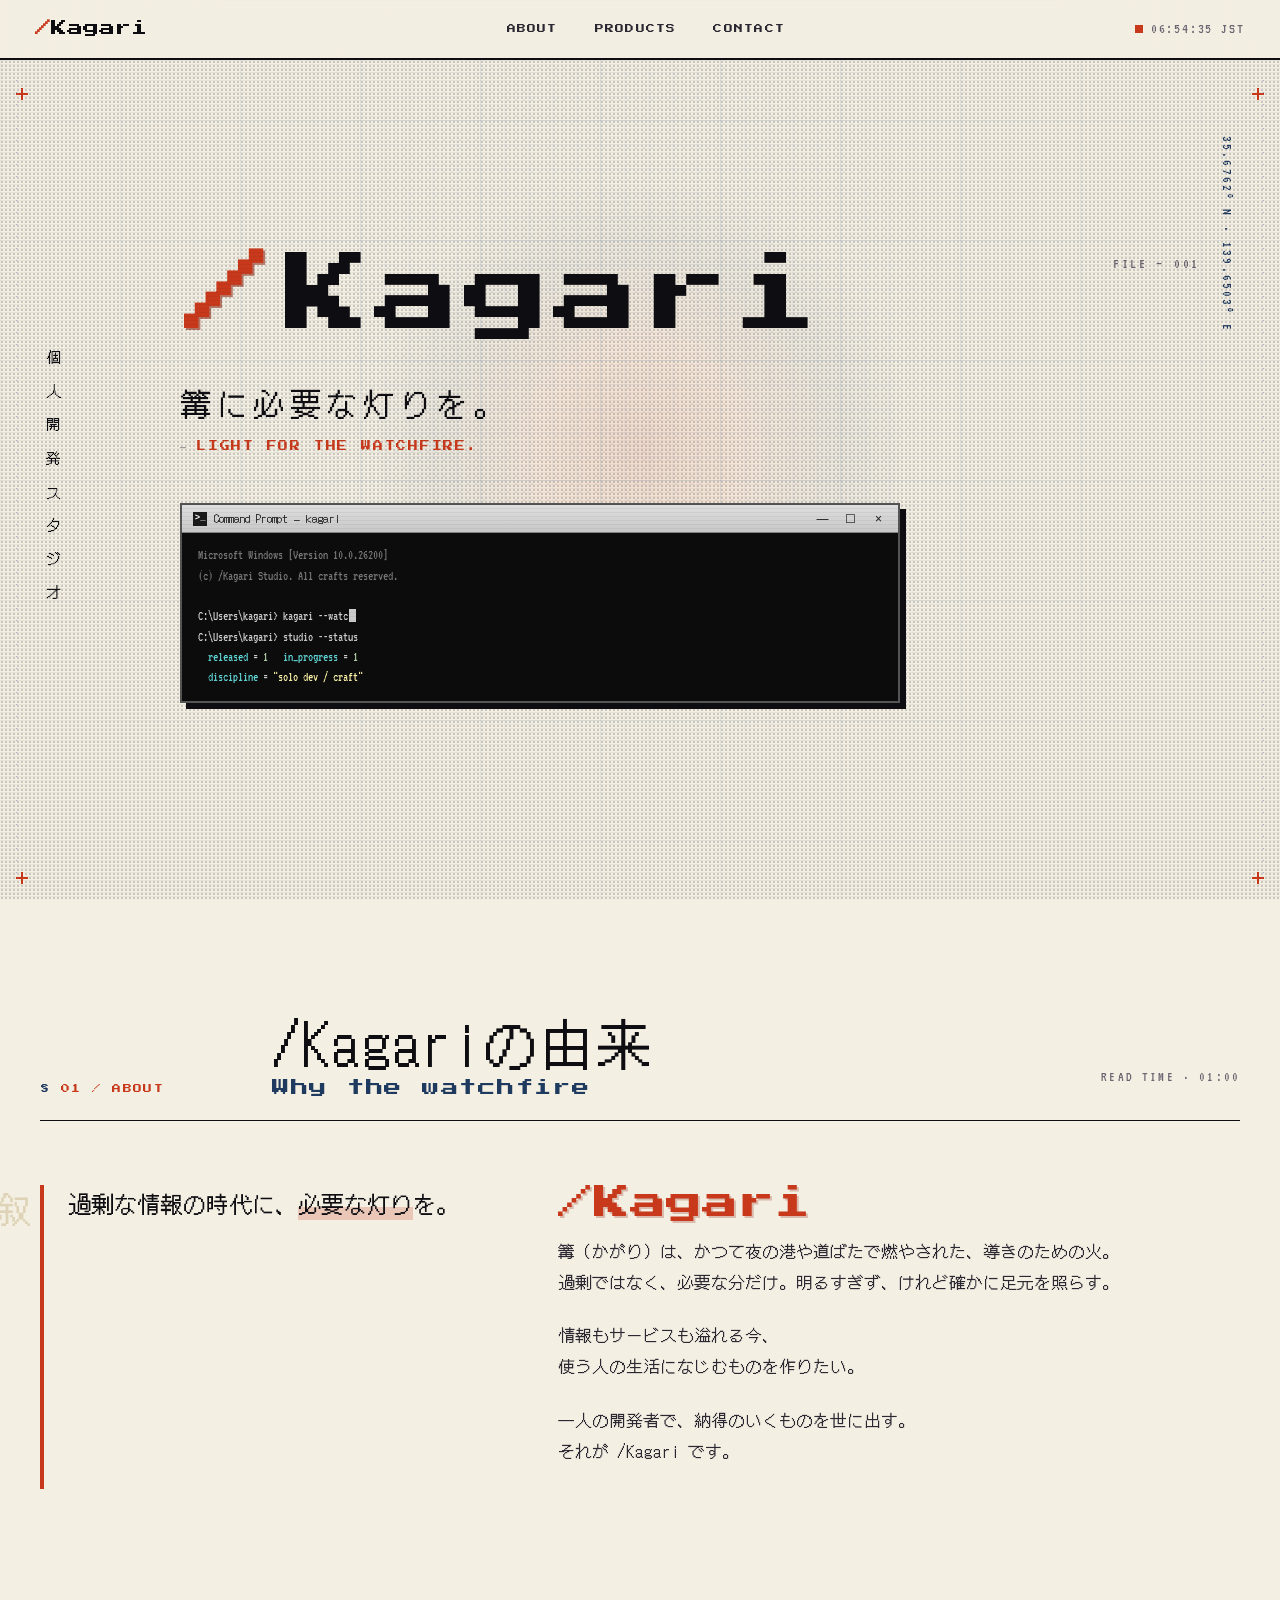
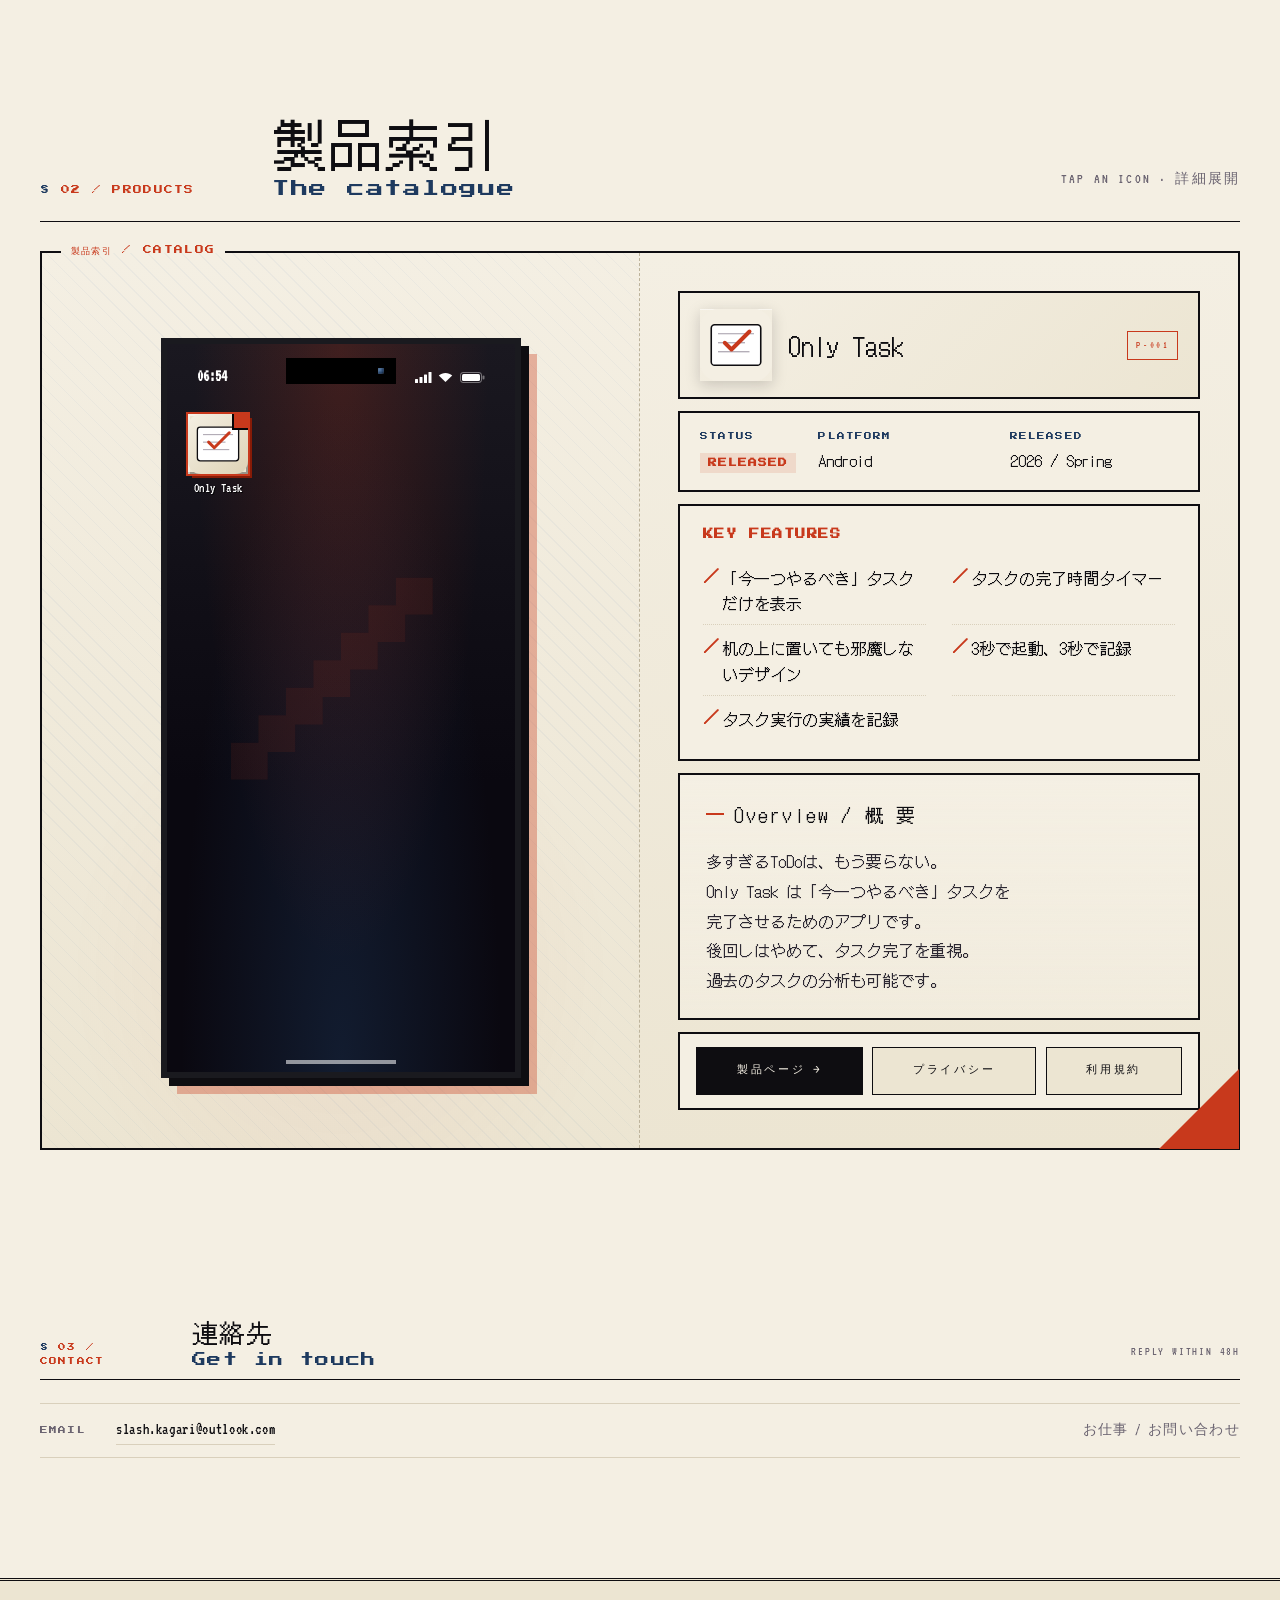
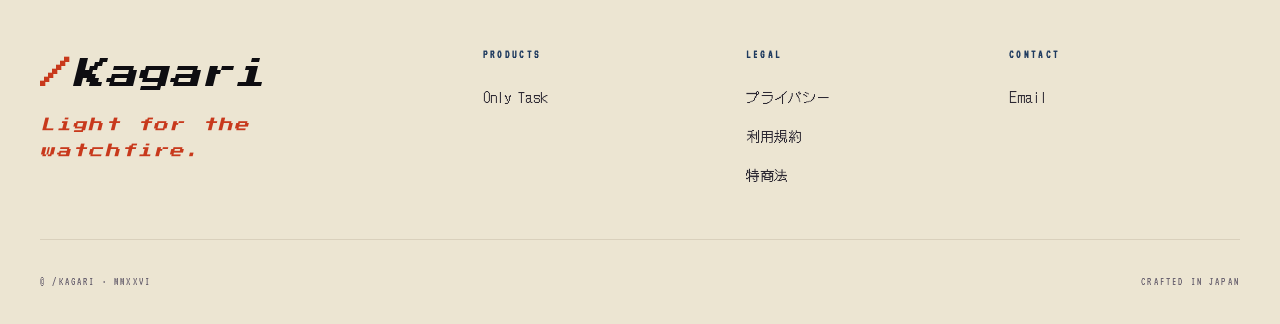
==== commit 89a4adb5: "fix: remove phone dock icons (mail, contact)" ====
--- a/index.html
+++ b/index.html
@@ -1769,12 +1769,6 @@
 
         </div>
 
-        <!-- Dock -->
-        <div class="phone__dock" aria-hidden="true">
-          <a class="dock-icon dock-icon--mail" href="mailto:slash.kagari@outlook.com" title="Email">@</a>
-          <a class="dock-icon dock-icon--web" href="#contact" title="Contact">/K</a>
-        </div>
-
         <div class="phone__indicator" aria-hidden="true"></div>
       </div>
     </div>
